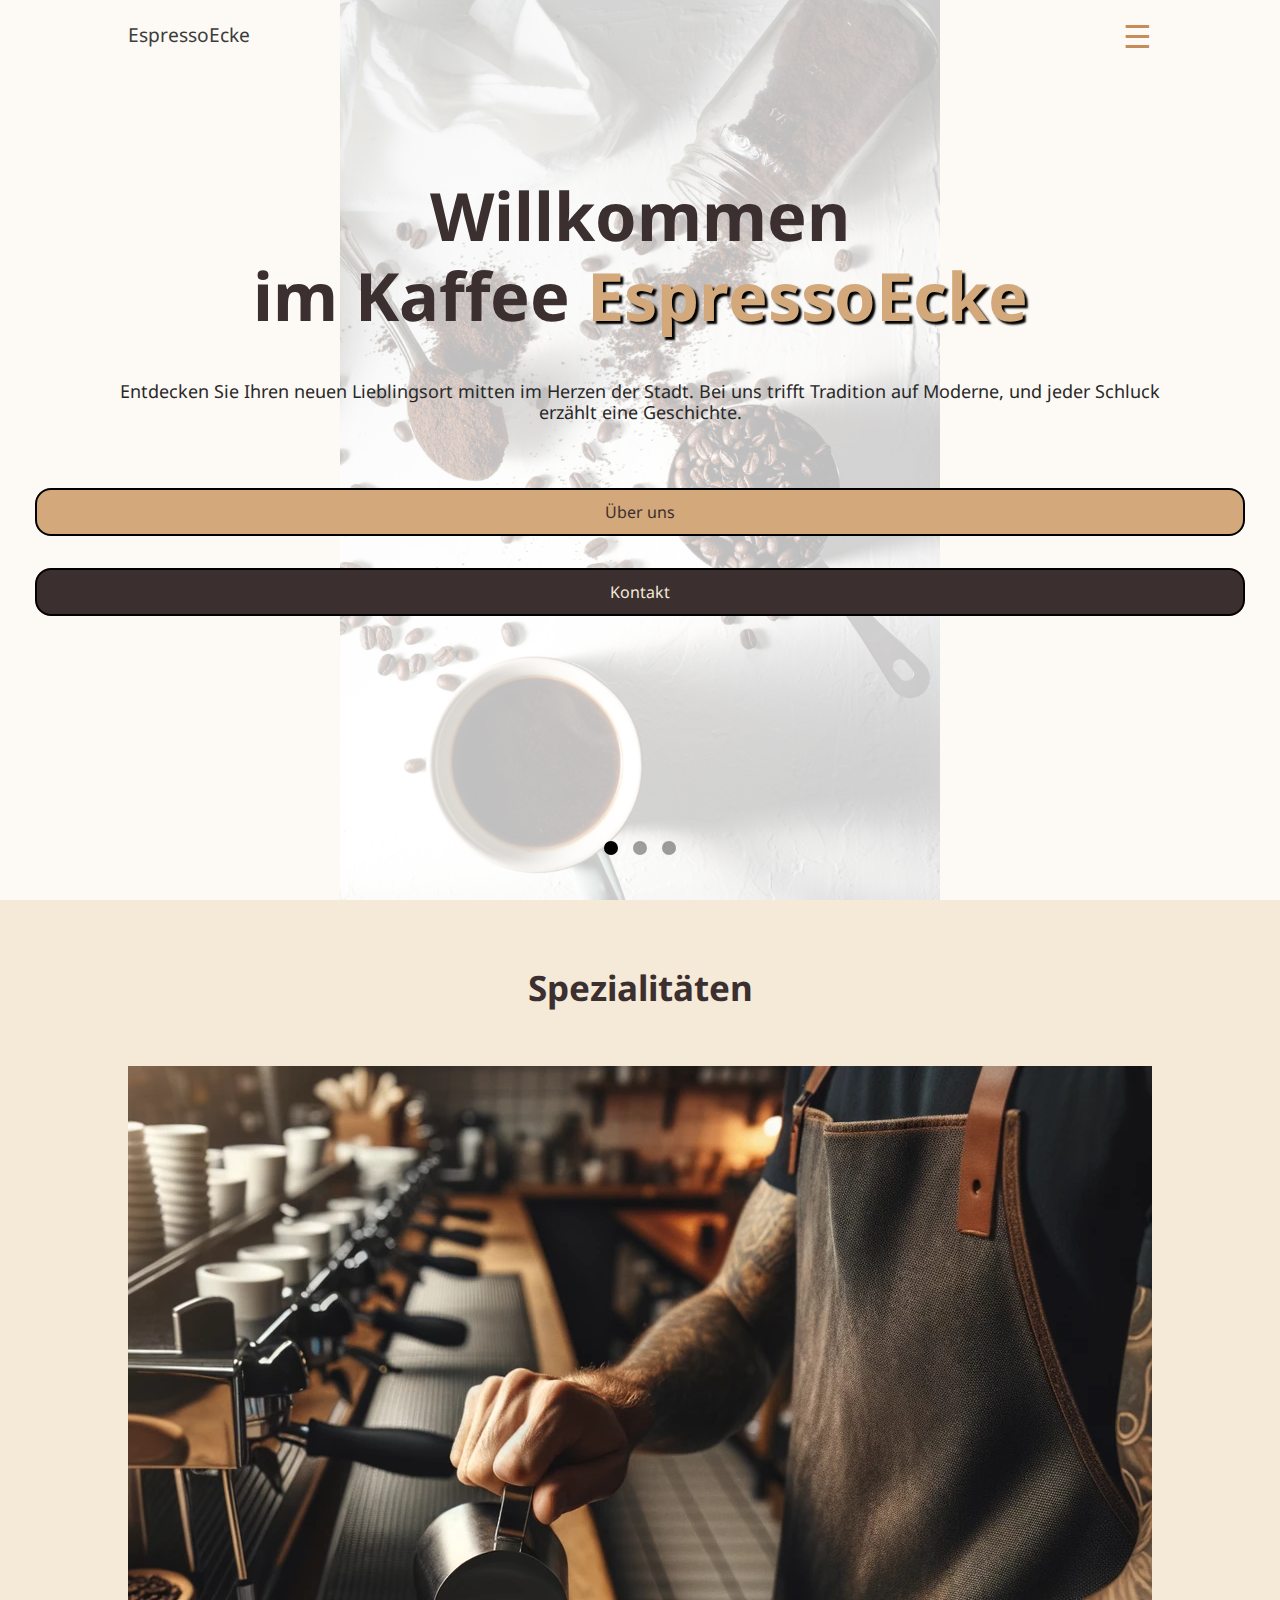
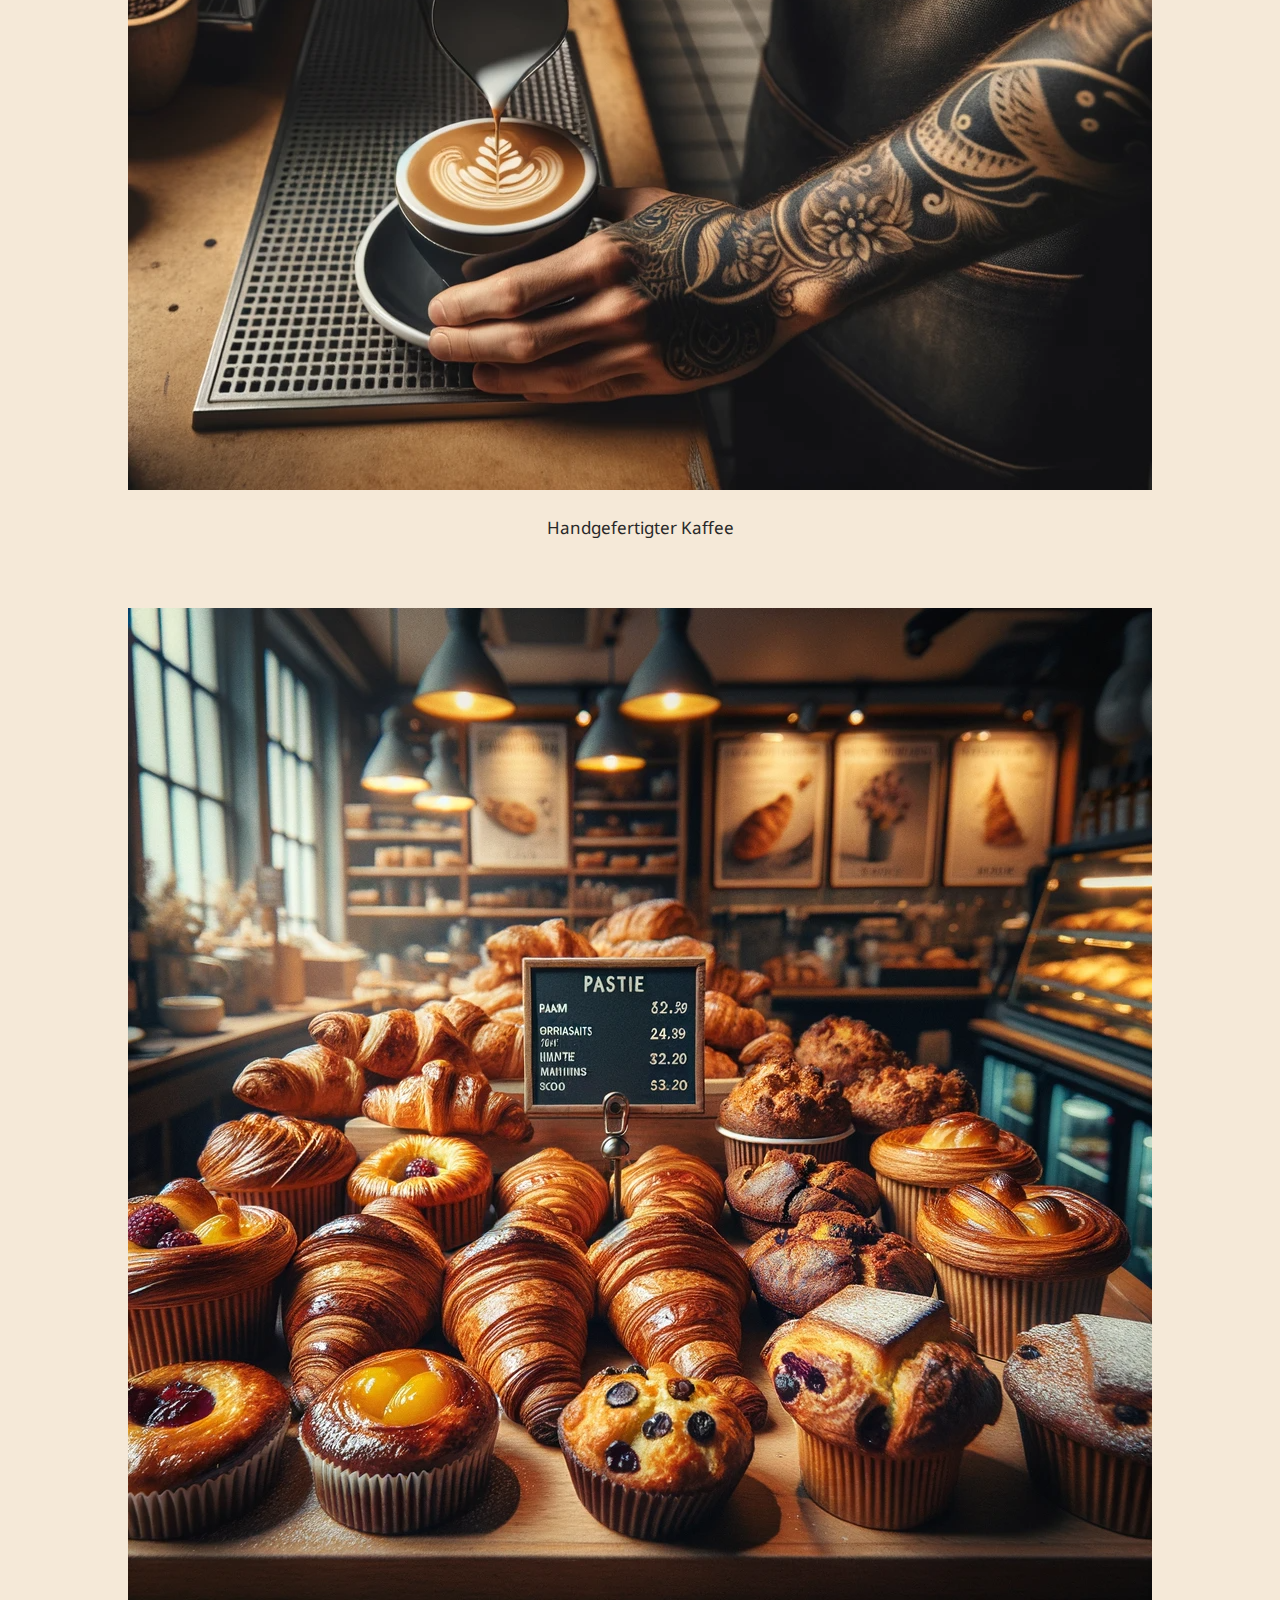
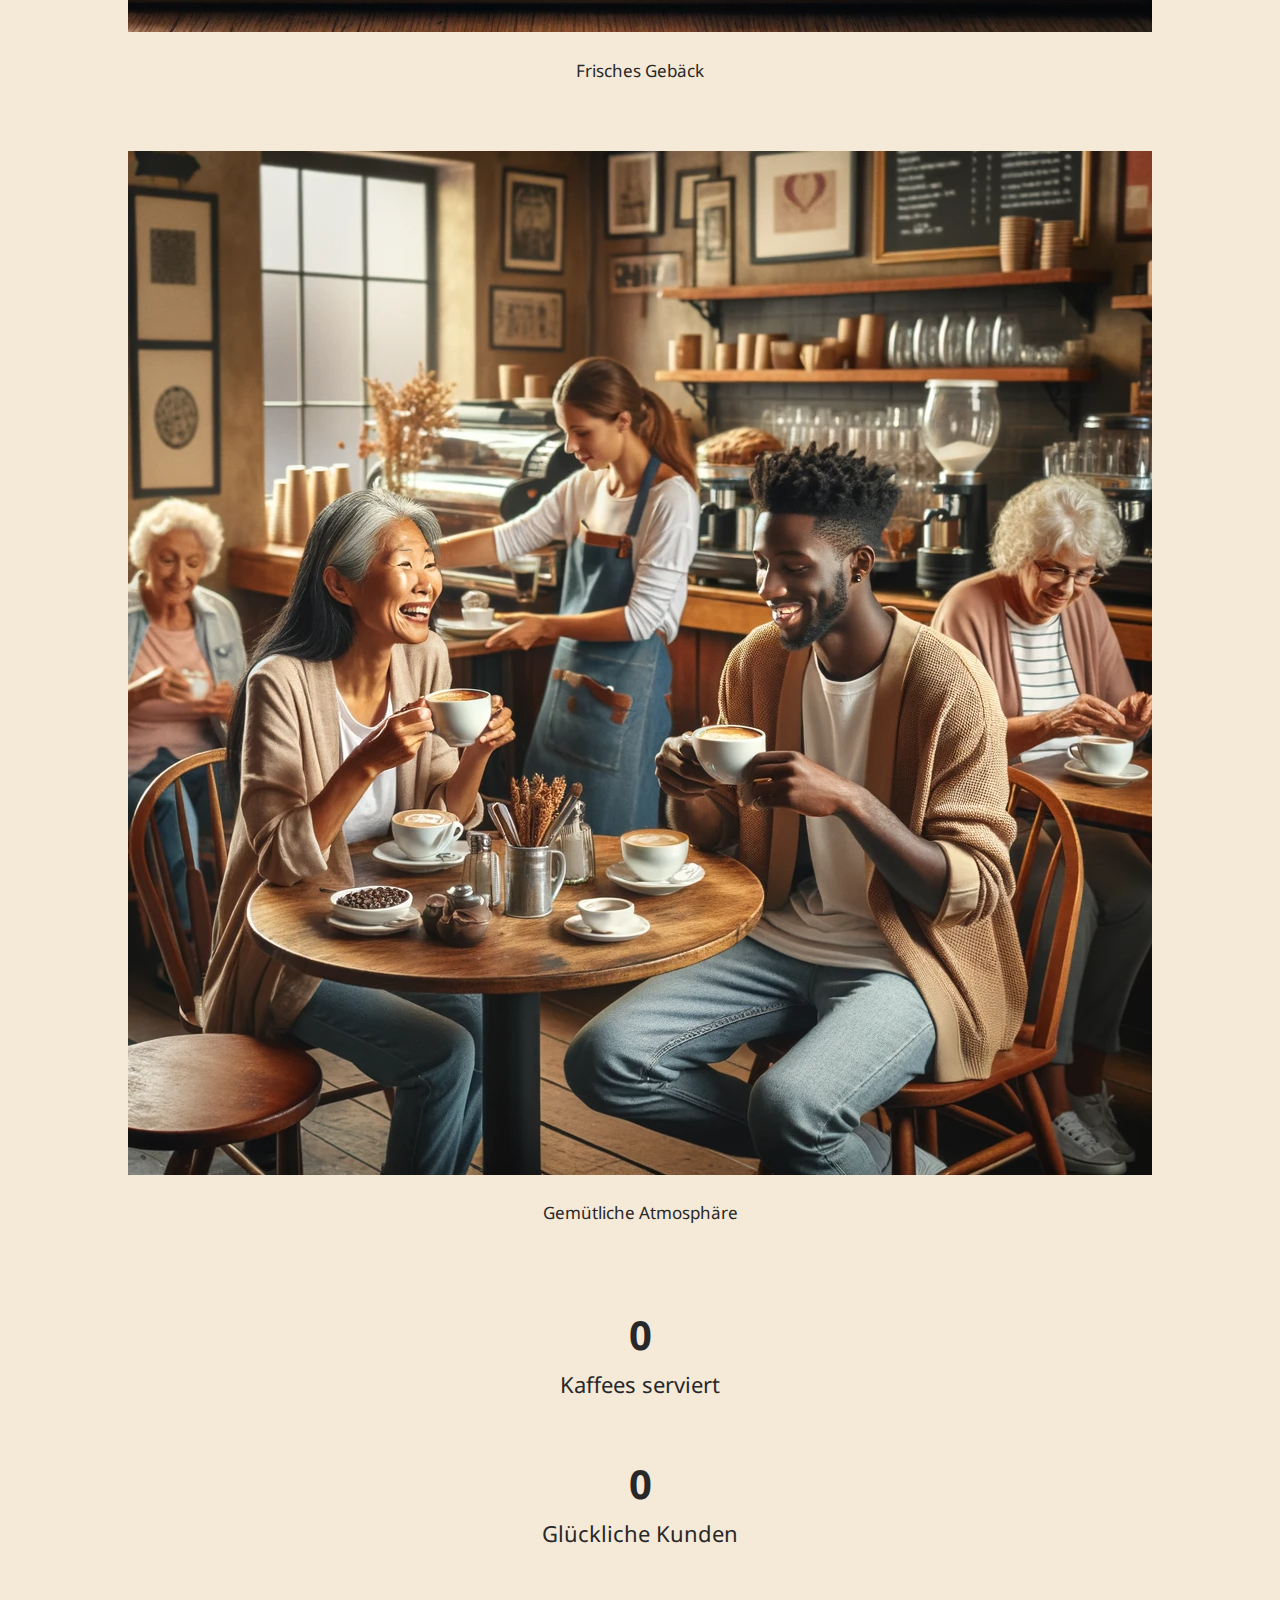
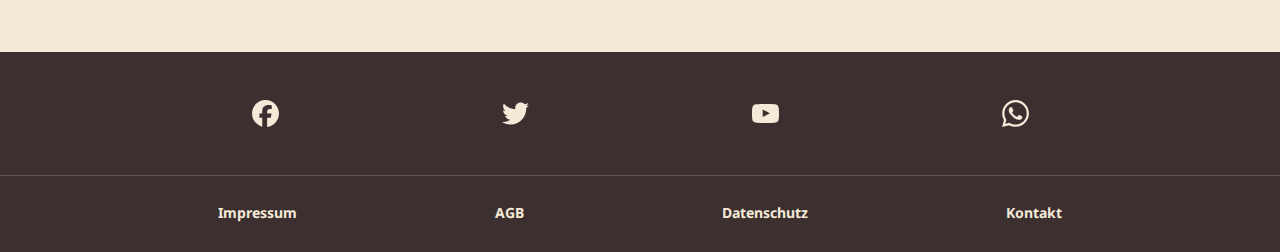
==== index.html @ a0619e60 "Added Gerichte page. Made home page buttons work. And improved responsivness for small mobile phones" ====
<!DOCTYPE html>
<html lang="de">
<head>
    <meta charset="UTF-8">
    <meta http-equiv="X-UA-Compatible">
    <meta name="viewport" content="width=device-width, initial-scale=1.0">
    <title>Your Website Title</title>
    <link rel="stylesheet" href="styles.css">
    <link rel="stylesheet" href="index.css">
    <link rel="preconnect" href="https://fonts.googleapis.com">
    <link rel="preconnect" href="https://fonts.gstatic.com" crossorigin>
    <link href="https://fonts.googleapis.com/css2?family=Noto+Sans:wght@600&display=swap" rel="stylesheet">
</head>
<body>

<section class="header-section">
    <header>
        <a href="index.html">EspressoEcke</a>
        <a class="hamburger" onclick="openNav()">&#9776;</a>
    </header>

    <div id="myNav" class="overlay">
        <a href="javascript:void(0)" class="closebtn" onclick="closeNav()">&times;</a>
        <div class="overlay-content">
            <a href="pages/ueber-uns/ueber-uns.html">Über uns</a>
            <a href="pages/gerichte/gerichte.html">Gerichte</a>
            <a href="pages/newsletter/newsletter.html">Newsletter</a>
            <a href="pages/kontakt/kontakt.html">Kontakt</a>
        </div>
    </div>
</section>

<section class="main-content">
    <article id="slideshoww" class="landing-page">
        <div class="landingpage-main-text">
            <h1>Willkommen <br> im Kaffee <span
                    style="color: #d3a87a; text-shadow: 3px 3px 2px black;">EspressoEcke</span>
            </h1>
            <p>Entdecken Sie Ihren neuen Lieblingsort mitten im Herzen der Stadt. Bei uns trifft Tradition auf
                Moderne,
                und
                jeder Schluck <br> erzählt eine Geschichte.</p>
        </div>
        <button class="btn-ueberuns" onclick="window.location.href='pages/ueber-uns/ueber-uns.html'">Über uns</button>
        <button class="btn-kontakt" onclick="window.location.href='pages/kontakt/kontakt.html'">Kontakt</button>
        <div class="sliderdots">
            <div class="circle" id="circle0"
                 onclick="clearTimeout(timeOutId); currentImageId=0;  changePicture()"></div>
            <div class="circle" id="circle1"
                 onclick="clearTimeout(timeOutId); currentImageId=1;  changePicture()"></div>
            <div class="circle" id="circle2"
                 onclick="clearTimeout(timeOutId); currentImageId=2;  changePicture()"></div>
        </div>
    </article>
    <article class="spezialitaten">
        <h2 style="text-align:center">Spezialitäten</h2>
        <div class="spezialitat">
            <img alt="Unsere coffee" src="images/handmade-coffee.png">
            <p>Handgefertigter Kaffee</p>
        </div>
        <div class="spezialitat">
            <img alt="Unsere pastries" src="images/pastries.png">
            <p>Frisches Gebäck</p>
        </div>
        <div class="spezialitat">
            <img alt="Unsere Atomosphere" src="images/coffee-atmosphere2.png">
            <p>Gemütliche Atmosphäre</p>
        </div>
    </article>
    <article id="counter" class="zahlen number-counter">
        <div>
            <p class="zahl count" data-target="2570">0</p>
            <p>Kaffees serviert</p>
        </div>
        <div>
            <p class="zahl count" data-target="1200">0</p>
            <p>Glückliche Kunden</p>
        </div>
    </article>
</section>


<footer>
    <section class="socialmedia">
        <a href="https://facebook.com" target="_blank" class="facebook sm-icon"></a>
        <a href="https://twitter.com" target="_blank" class="twitter sm-icon"></a>
        <a href="https://youtube.com" target="_blank" class="youtube sm-icon"></a>
        <a href="https://whatsapp.com" target="_blank" class="whatsapp sm-icon"></a>
    </section>
    <section class="bottomfoot">
        <a href="index.html">Impressum</a>
        <a href="index.html">AGB</a>
        <a href="index.html">Datenschutz</a>
        <a href="index.html">Kontakt</a>
    </section>
</footer>

<script>
    //Nav
    function openNav() {
        document.getElementById("myNav").style.left = "0";
    }

    function closeNav() {
        document.getElementById("myNav").style.left = "100%";
    }

    //Slideshow
    var currentImageId = 0;
    var images = [];
    var slideTime = 5000; // 5 seconds
    var timeOutId;


    images[0] = 'images/christina-rumpf-LMzwJDu6hTE-unsplash.jpg';
    images[1] = 'images/empreinte-02O1bXB_fgk-unsplash.jpg';
    images[2] = 'images/nathan-dumlao-wl5lJvJhkRM-unsplash.jpg';

    async function changePicture() {
        const img = new Image();
        img.src = images[currentImageId]
        await img.decode()
            .then(() => {
                document.getElementById("slideshoww").style.backgroundImage = "url(" + img.src + ")";
                document.getElementById("slideshoww").style.backgroundSize = "auto 100%";
                document.getElementById("slideshoww").style.backgroundRepeat = "no-repeat";
                document.getElementById("slideshoww").style.backgroundPosition = "center";
                document.getElementById("slideshoww").style.opacity = "1";

                for (i = 0; i < 3; i++) {
                    document.getElementById(("circle" + i)).style.backgroundColor = "rgba(0,0,0,0.37)";
                }
                document.getElementById(("circle" + currentImageId)).style.backgroundColor = "black";

                if (currentImageId < images.length - 1) {
                    currentImageId++;
                } else {
                    currentImageId = 0;
                }


                timeOutId = setTimeout(changePicture, slideTime);
            }).catch((e) => {
                console.log("Error while im decoding")
                console.log(e)
            })
    }

    window.onload = changePicture;

    //Count up animation
    document.addEventListener('scroll', function () {
        const counter = document.getElementById('counter');
        const counts = counter.querySelectorAll('.count');

        counts.forEach((count) => {
            const target = parseInt(count.getAttribute('data-target'), 10);

            const rect = counter.getBoundingClientRect();
            if (rect.top >= 0 && rect.bottom <= window.innerHeight) {
                // Element is in view
                startCounting(count, target);
            }
        })
    });

    function startCounting(element, target) {
        const current = parseInt(element.innerText, 10);
        const increment = target / 150;

        if (current < target) {
            element.innerText = Math.ceil(current + increment);
            setTimeout(() => startCounting(element, target), 30);
        } else {
            element.innerText = target;
        }
    }

</script>
</body>
</html>
---- styles.css ----
@import url('https://fonts.googleapis.com/css2?family=Noto+Sans:wght@600&display=swap');

header {
    background-color: rgba(0, 0, 0, 0);
    align-content: center;
    text-align: right;
    width: 100%;
    position: absolute;
    margin: 10px 0;
    display: grid;
    grid-template-columns: 8fr 1fr;
    z-index: 10;

}

html {
    overflow-x: hidden;
}

body {
    background-color: #f5e9d8;
}
header > a {
    text-align: left;
    margin-left: 10vw;
    font-size: 1.2em;
    color: #3c3c3c;
    align-self: center;
    text-decoration: none;
}

.hamburger {
    font-size:32px;
    cursor:pointer;
    margin: 0 10vw;
    color: #c58d59;
    align-self: center;

}
.overlay {
    height: 100%;
    width: 100%;
    position: fixed;
    z-index: 100000;
    top: 0;
    left: 100%;
    background-color: rgb(211, 168, 122);
    overflow-x: hidden;
    transition: 0.5s;
}

.overlay-content {
    position: relative;
    top: 25%;
    width: 100%;
    text-align: center;
    margin-top: 30px;
}

.overlay a {
    padding: 8px;
    text-decoration: none;
    font-size: 36px;
    color: #818181;
    display: block;
    transition: 0.3s;
}

.overlay a:hover, .overlay a:focus {
    color: #f1f1f1;
}

.overlay .closebtn {
    position: absolute;
    right: 10vw;
    font-size: 53px;
    padding: 0;
}



body {
    font-family: 'Noto Sans', sans-serif;
    line-height: 1.6;
    margin: 0;
    padding: 0;
}

footer {
    background-color: #3b2f2f;
    height: 200px;
    display: flex;
    flex-direction: column;
    margin-top: 100px;
}

.socialmedia {
    display: flex;
    padding: 0 30px;
    justify-content: space-evenly;
    flex-basis: auto;
    height: 130px;
    align-items: center;
    border-bottom: rgba(189, 189, 189, 0.29) 1px solid;
}

.sm-icon {
    height: 30px;
    width: 30px;
    background-size: 90% 90%;
    background-position: center;
    background-repeat: no-repeat;
}

.facebook {
    background-image: url("images/facebook-app-round-white-icon.svg");

}
.twitter {
    background-image: url("images/twitter-icon.svg");
}
.youtube {
    background-image: url("images/youtube-icon.svg");
}
.whatsapp {
    background-image: url("images/whatsapp-icon.svg");
}

.bottomfoot {
    height: 80px;
    display: flex;
    text-align: center;
    justify-content: space-evenly;
    place-items: center;
    font-weight: bolder;
    font-size: 14px;
    padding: 0 30px;

    gap: 10px;
}

.bottomfoot > a {
    justify-content: center;
    text-align: center;
    margin: 0;
    place-self: center;
    text-decoration: none;
    color: #F5E9D8;
}

.bottomfoot > a:hover {
    filter: brightness(85%);
}

.main-content h2 {
    text-align: center;
    font-size: 35px;
    margin: 0;
}

p {
    color: #282828;
}

h1, h2 {
    color: #3b2f2f;
}
---- index.css ----
@import url('https://fonts.googleapis.com/css2?family=Noto+Sans:wght@600;700&display=swap');

.landing-page {
    text-align: center;
    display: flex;
    flex-direction: column;
    justify-content: space-evenly;
    padding: 100px 35px 0 35px;
    box-sizing: border-box;
    box-shadow: inset 0 0 0 1000px rgba(255, 255, 255, 0.75);
}

.landingpage .landingpage-main-text, .landingpage button {
    z-index: 1000;
    position: relative;
    pointer-events: auto;
}

.landingpage-main-text {
    line-height: 1.2;
    color: #232323;
    font-size: 25pt;
}

@media (max-width: 350px) {
    .landingpage-main-text {
        font-size: 23pt !important;
    }

    .landingpage-main-text > p {
        font-size: 15px !important;
    }

    .landing-page {
        padding: 50px 30px 0 30px;
    }

    .btn-ueberuns {
        height: 36px !important;
        font-size: 13px !important;
    }

    .btn-kontakt {
        height: 36px !important;
        font-size: 13px !important;
    }
}

.landingpage-main-text > p {
    font-family: 'Noto Sans', sans-serif;
    font-size: 18px;
    color: #282828;
    padding-bottom: 15px;
}

.btn-ueberuns {
    border: black solid 2px;
    height: 48px;
    background-color: #d3a87a;
    color: #3b2f2f;
    font-family: 'Noto Sans', sans-serif;
    font-size: 16px;
    border-radius: 16px;
}

.btn-ueberuns:hover {
    filter: brightness(82%);
}

.btn-kontakt:hover {
    filter: brightness(82%);
}

.btn-kontakt {
    border: black solid 2px;
    height: 48px;
    background-color: #3b2f2f;
    color: #F5E9D8;
    font-family: 'Noto Sans', sans-serif;
    font-size: 16px;
    border-radius: 16px;
}

/* Slideshow */
.landing-page {
    overflow: hidden;
    width: 100vw;
    height: 100vh;
    min-height: 550px;
    position: relative;
    /*z-index: -1;*/
}

.landingpage h1 {
    font-family: 'Noto Sans', sans-serif !important;
}

/*Sldier Dots*/
.circle {
    width: 10px;
    height: 10px;
    border-radius: 50%;
    background-color: rgba(0, 0, 0, 0.37);
    border: rgba(59, 47, 47, 0) 2px solid;
}

.circle:hover {
    border: #3b2f2f 2px solid;
    transform: scale(110%);
}

.sliderdots {
    display: flex;
    justify-content: center;
    height: 50px;
    align-content: center;
    align-items: end;
    flex-grow: 0.5;
    gap: 15px;
    padding-bottom: 14px;
}

#slideshoww {
    transition: all 0.7s ease;
    opacity: 0;
}

.main-content {
    display: flex;
    flex-direction: column;
    gap: 60px;
}

.spezialitaten {
    display: flex;
    flex-direction: column;
    align-items: center;
    text-align: center;
    gap: 50px;
    font-size: 17px;
    color: #232323;
    padding: 0 60px;
}

.spezialitaten img {
    object-fit: cover;
    object-position: center;
    width: 100%;
}


.zahlen {
    text-align: center;
    display: flex;
    flex-direction: column;
    gap: 50px;
    color: #232323;
}

.zahlen p {
    padding: 0;
    margin: 0;
    font-size: 22px;
}

.zahlen .zahl {
    font-size: 40px;
    font-weight: bolder;
}

.number-counter {
    font-size: 2em;
    text-align: center;
}

.count {
    font-weight: bold;
}
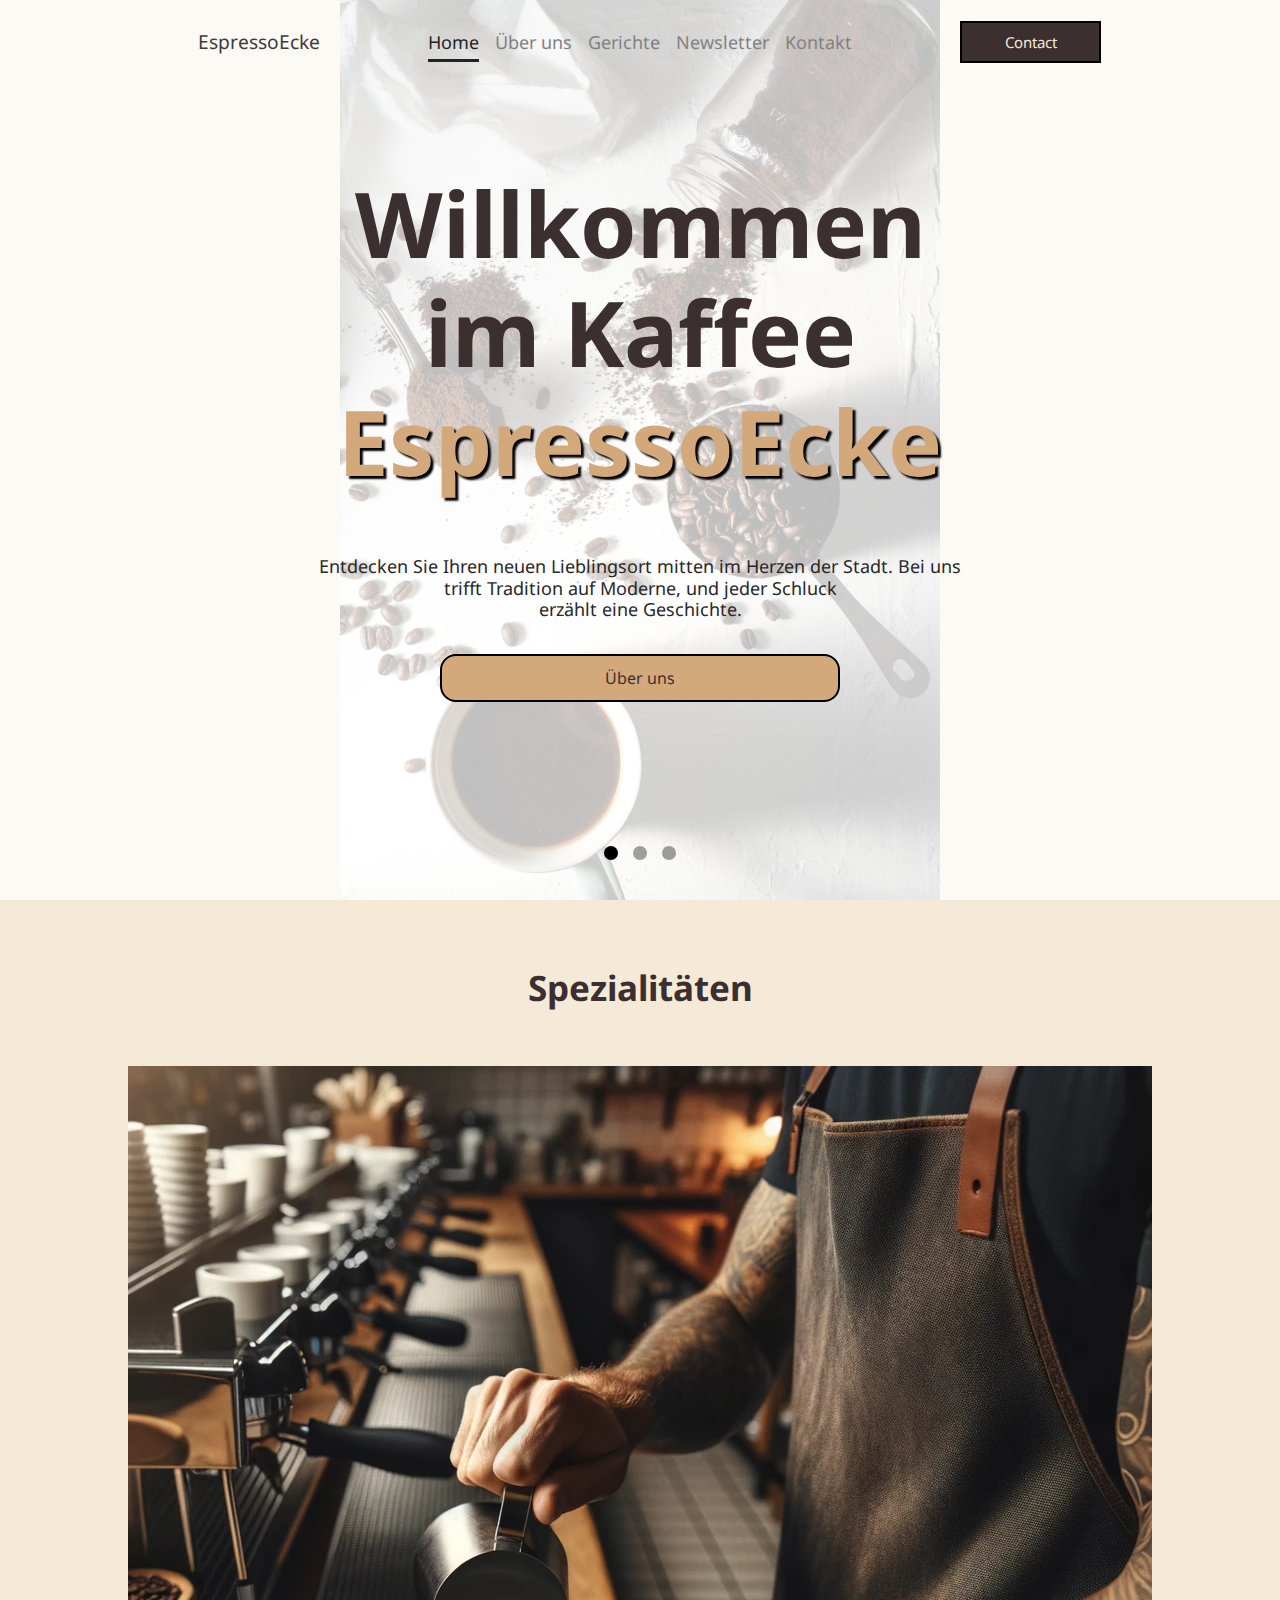
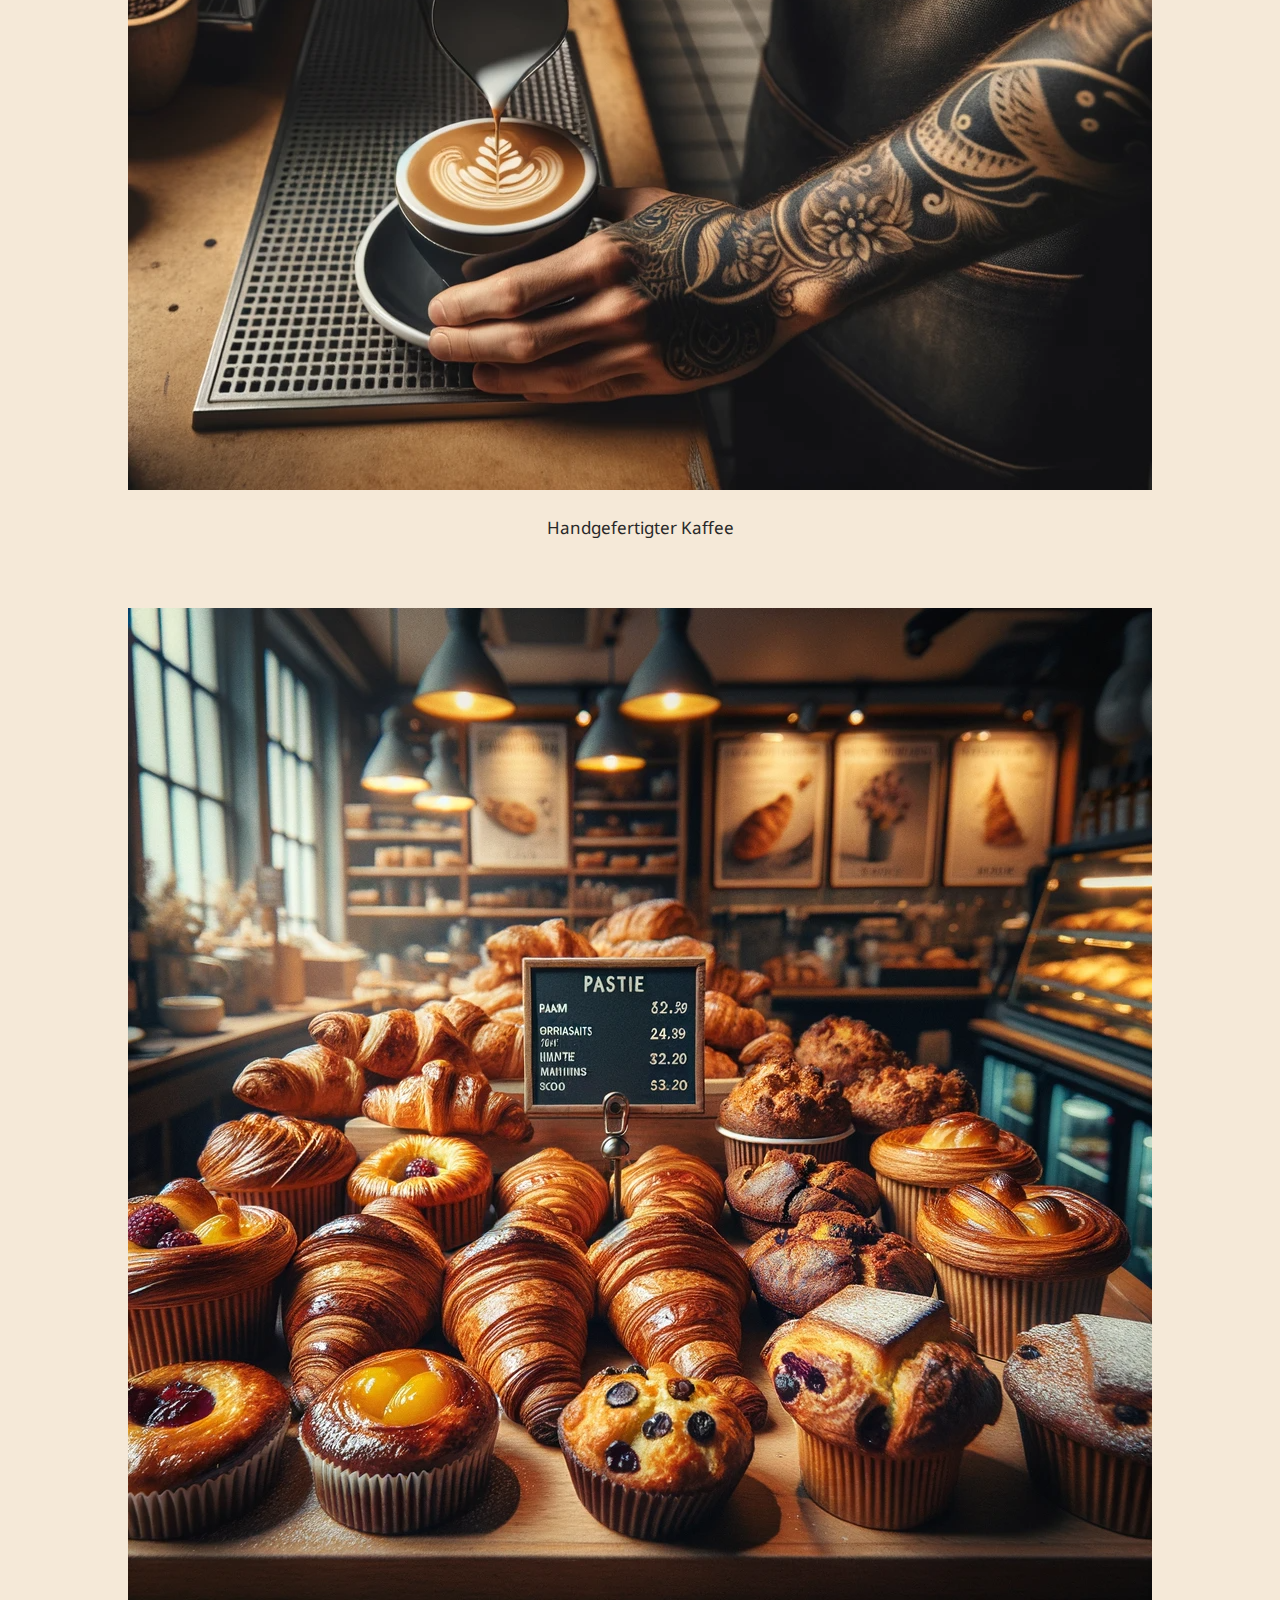
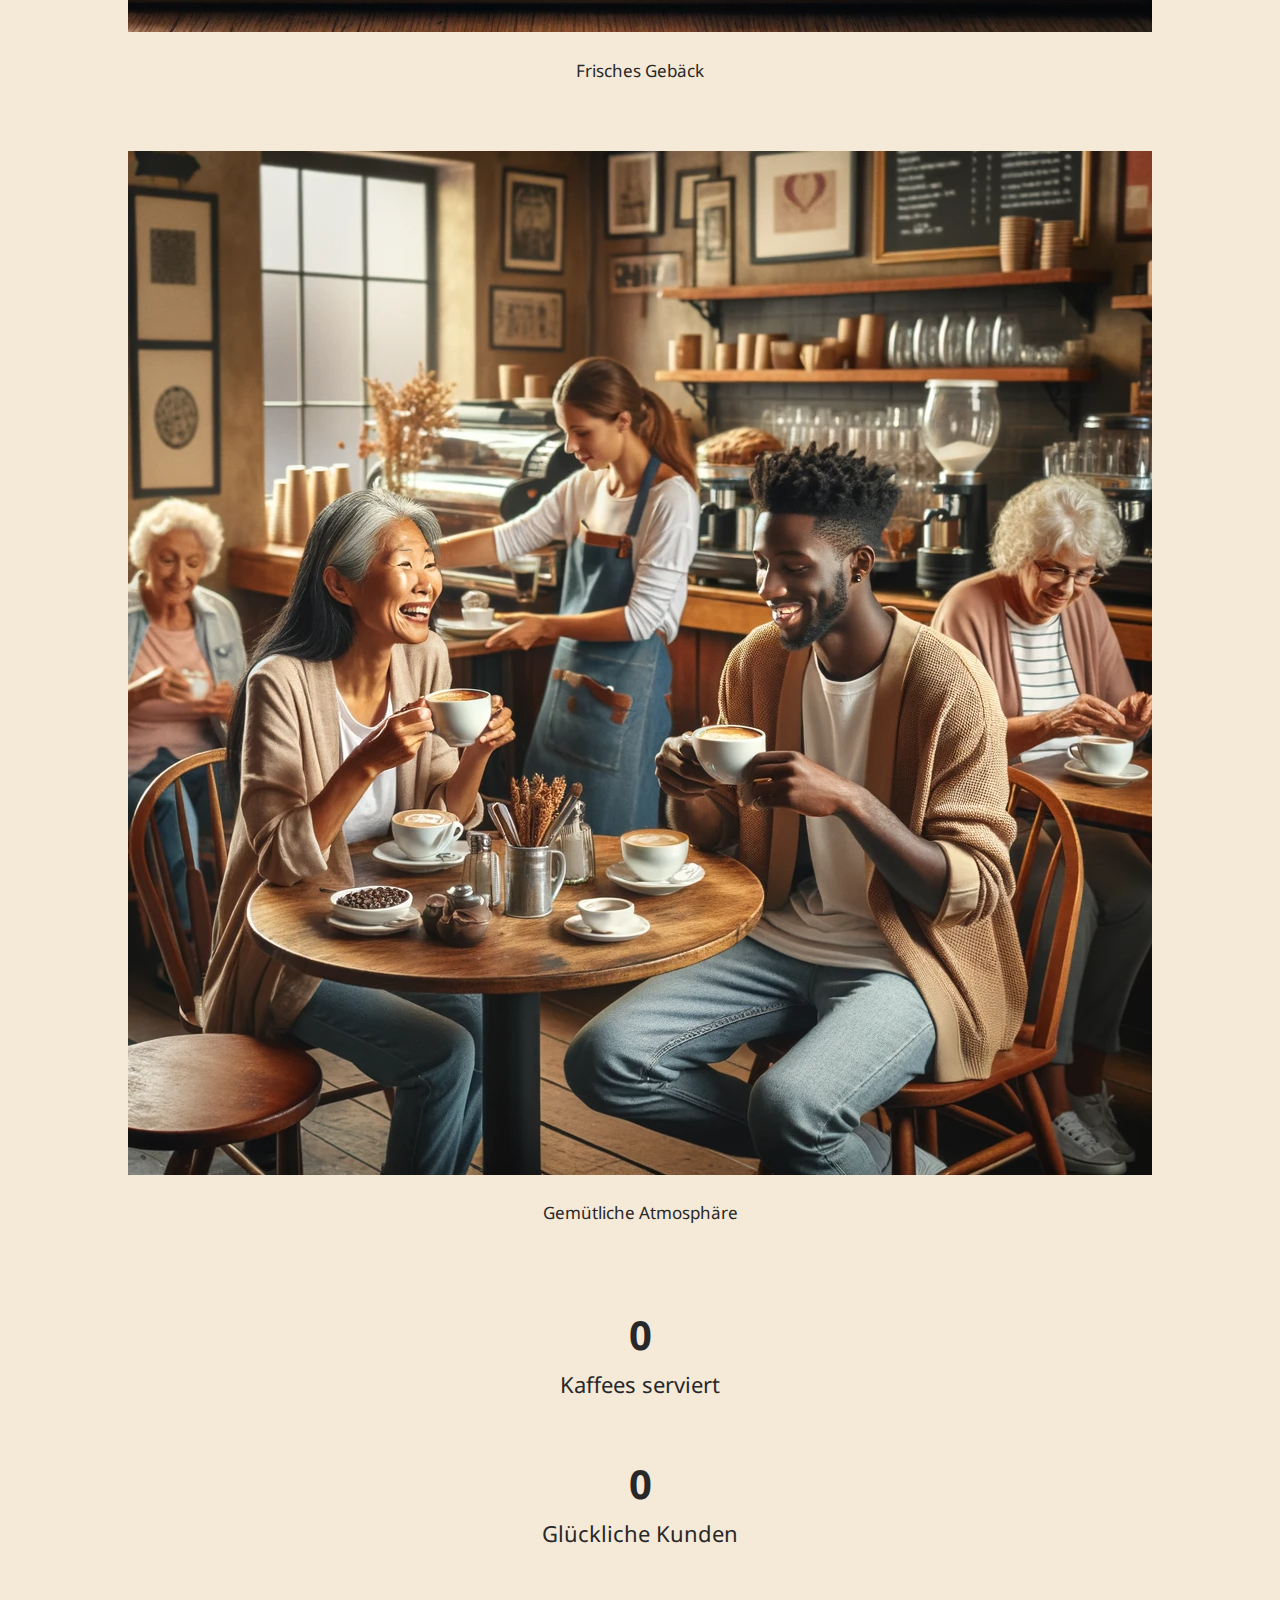
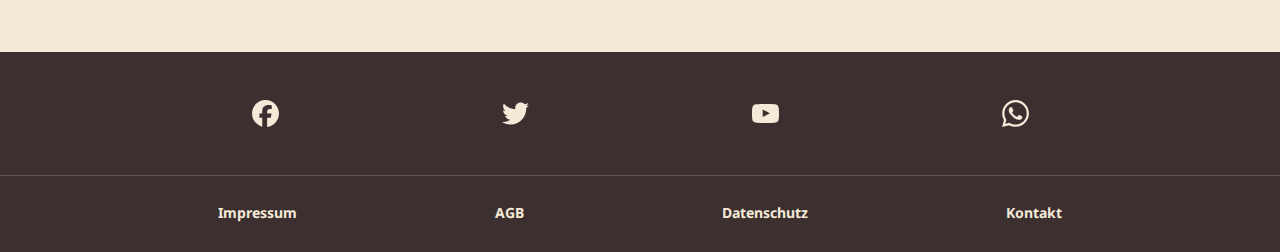
==== commit 42458add: "improved responsivness" ====
--- a/index.html
+++ b/index.html
@@ -22,18 +22,20 @@
     <div id="myNav" class="overlay">
         <a href="javascript:void(0)" class="closebtn" onclick="closeNav()">&times;</a>
         <div class="overlay-content">
+            <a href="index.html" style="color: #232323; text-decoration: #232323 solid underline 3px; text-underline-offset: 10px">Home</a>
             <a href="pages/ueber-uns/ueber-uns.html">Über uns</a>
             <a href="pages/gerichte/gerichte.html">Gerichte</a>
             <a href="pages/newsletter/newsletter.html">Newsletter</a>
             <a href="pages/kontakt/kontakt.html">Kontakt</a>
         </div>
     </div>
+    <button class="btn-kontakt">Contact</button>
 </section>
 
 <section class="main-content">
     <article id="slideshoww" class="landing-page">
         <div class="landingpage-main-text">
-            <h1>Willkommen <br> im Kaffee <span
+            <h1>Willkommen <br> im Kaffee <br> <span
                     style="color: #d3a87a; text-shadow: 3px 3px 2px black;">EspressoEcke</span>
             </h1>
             <p>Entdecken Sie Ihren neuen Lieblingsort mitten im Herzen der Stadt. Bei uns trifft Tradition auf
--- a/styles.css
+++ b/styles.css
@@ -6,11 +6,76 @@
     text-align: right;
     width: 100%;
     position: absolute;
-    margin: 10px 0;
+    margin: 2vh 0;
     display: grid;
     grid-template-columns: 8fr 1fr;
     z-index: 10;
-
+}
+
+@media (min-width: 1050px) {
+    .hamburger {
+        display: none;
+    }
+    .overlay {
+    }
+    .overlay-content {
+        display: flex;
+        top: 0 !important;
+        margin: 0 !important;
+        justify-content: center;
+    }
+    .overlay-content > a {
+        font-size: 18px !important;
+        height: 100%;
+    }
+    #myNav {
+        left: 0;
+        background-color: rgba(0,0,0,0);
+        position: static;
+        height: 100%;
+        display: flex;
+        justify-content: center;
+        align-items: center;
+    }
+    .closebtn {
+        display: none !important;
+    }
+    .header-section {
+        display: grid;
+        grid-template-columns: 1fr 2fr 1fr;
+        position: absolute;
+        width: 100%;
+        padding: 20px 0;
+    }
+    header {
+        margin: 0;
+        position: static;
+        background-color: rgba(0,0,0,0);
+        display: flex;
+        justify-content: flex-end;
+    }
+    .landing-page .btn-kontakt {
+        display: none;
+    }
+    .btn-kontakt {
+        border-radius: 0 !important;
+        box-sizing: content-box;
+        position: relative;
+        z-index: 1;
+        width: 125px !important;
+        height: 36px !important;
+        font-size: 15px !important;
+    }
+    .landingpage-main-text {
+        font-size: 34pt !important;
+    }
+    .landingpage-main-text > h1 > br:first-of-type {
+        display: none;
+    }
+
+    .landing-page {
+        padding: 0 300px !important;
+    }
 }
 
 html {
@@ -68,6 +133,7 @@
 
 .overlay a:hover, .overlay a:focus {
     color: #f1f1f1;
+    filter: brightness(15%);
 }
 
 .overlay .closebtn {
--- a/index.css
+++ b/index.css
@@ -46,6 +46,18 @@
     }
 }
 
+@media (min-width: 1050px) {
+    .landing-page {
+    }
+    .sliderdots {
+        padding-bottom: 40px !important;
+    }
+    .landing-page {
+        justify-content: end;
+    }
+}
+
+
 .landingpage-main-text > p {
     font-family: 'Noto Sans', sans-serif;
     font-size: 18px;
@@ -61,6 +73,9 @@
     font-family: 'Noto Sans', sans-serif;
     font-size: 16px;
     border-radius: 16px;
+    max-width: 400px;
+    width: 100%;
+    align-self: center;
 }
 
 .btn-ueberuns:hover {
@@ -79,6 +94,9 @@
     font-family: 'Noto Sans', sans-serif;
     font-size: 16px;
     border-radius: 16px;
+    max-width: 400px;
+    width: 100%;
+    align-self: center;
 }
 
 /* Slideshow */
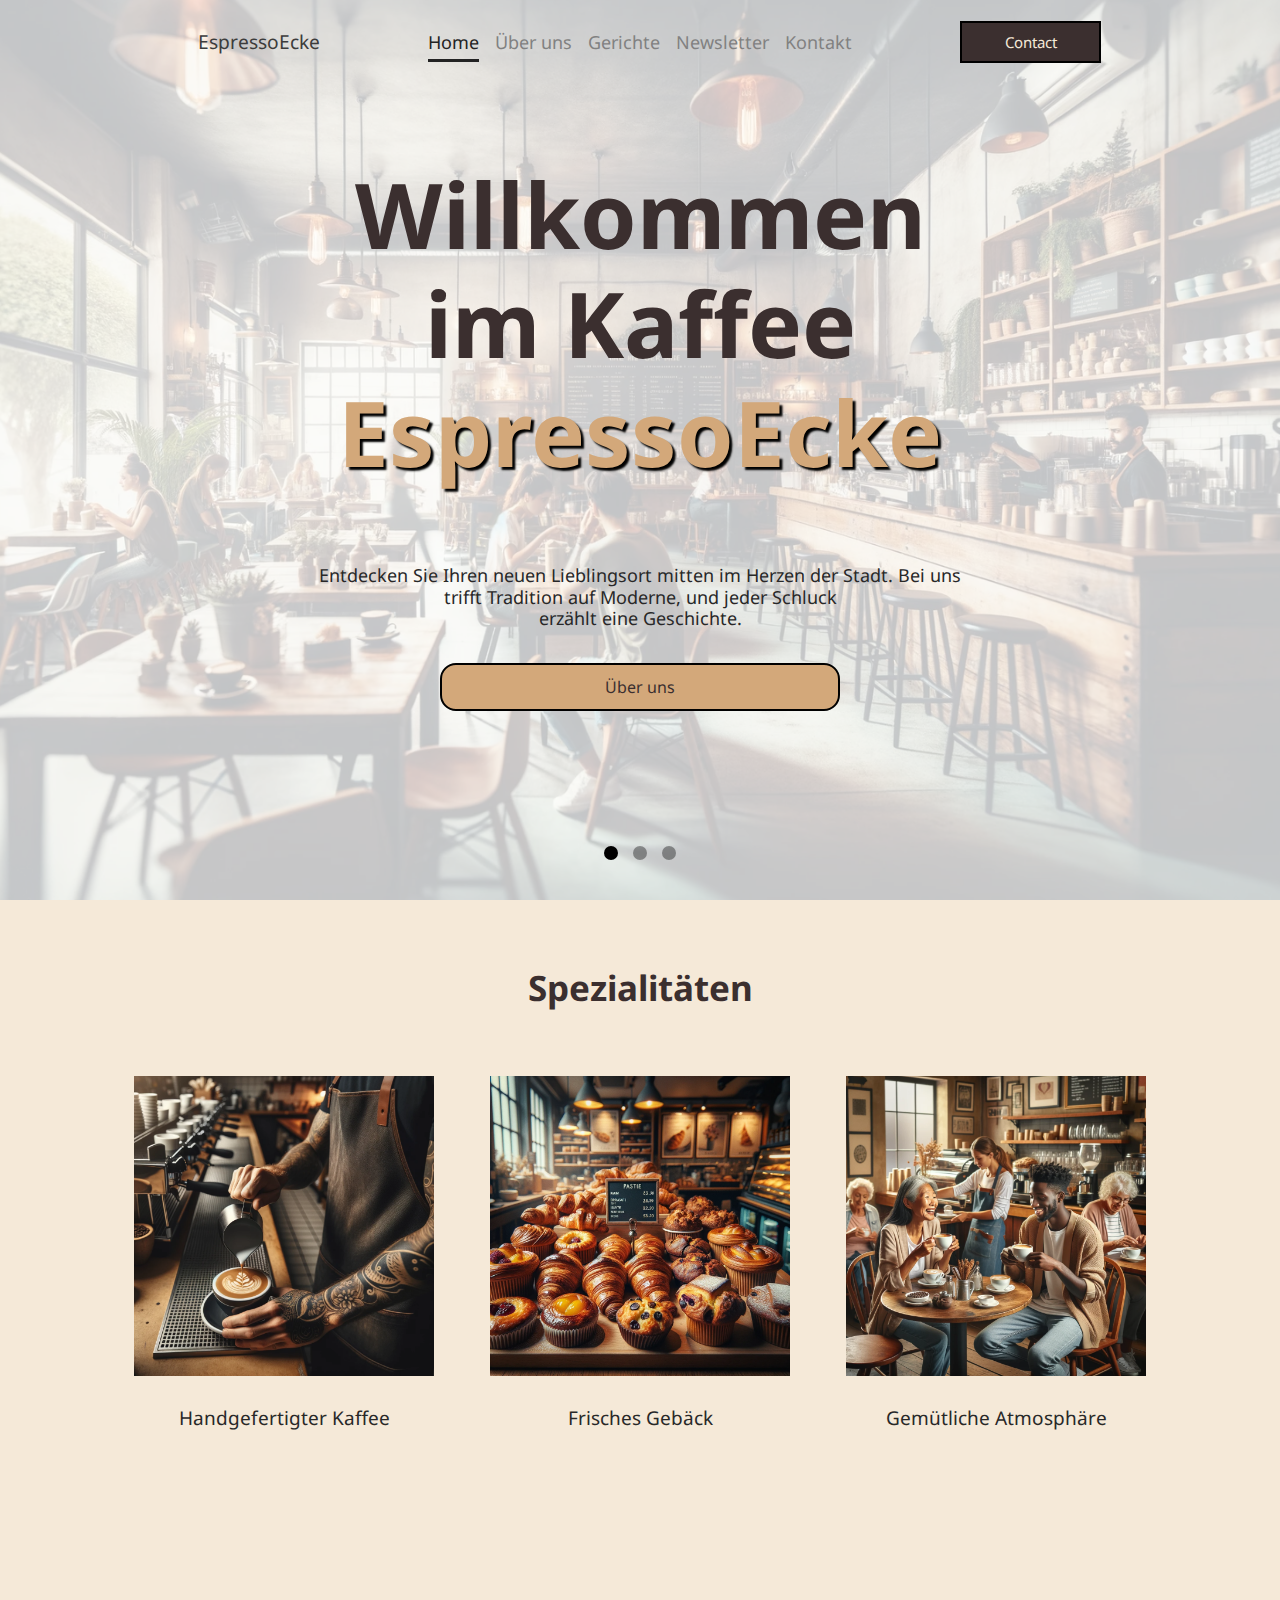
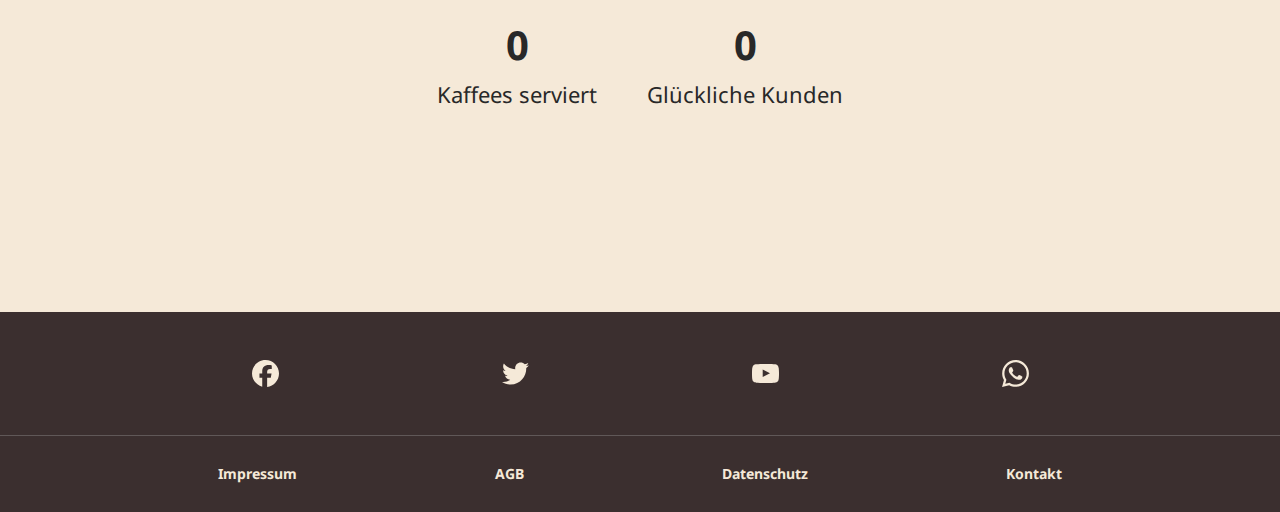
==== commit 8d2c6e5f: "Made home page responsive" ====
--- a/index.html
+++ b/index.html
@@ -1,183 +1,255 @@
 <!DOCTYPE html>
 <html lang="de">
-<head>
-    <meta charset="UTF-8">
-    <meta http-equiv="X-UA-Compatible">
-    <meta name="viewport" content="width=device-width, initial-scale=1.0">
+  <head>
+    <meta charset="UTF-8" />
+    <meta http-equiv="X-UA-Compatible" />
+    <meta name="viewport" content="width=device-width, initial-scale=1.0" />
     <title>Your Website Title</title>
-    <link rel="stylesheet" href="styles.css">
-    <link rel="stylesheet" href="index.css">
-    <link rel="preconnect" href="https://fonts.googleapis.com">
-    <link rel="preconnect" href="https://fonts.gstatic.com" crossorigin>
-    <link href="https://fonts.googleapis.com/css2?family=Noto+Sans:wght@600&display=swap" rel="stylesheet">
-</head>
-<body>
-
-<section class="header-section">
-    <header>
+    <link rel="stylesheet" href="styles.css" />
+    <link rel="stylesheet" href="index.css" />
+    <link rel="preconnect" href="https://fonts.googleapis.com" />
+    <link rel="preconnect" href="https://fonts.gstatic.com" crossorigin />
+    <link
+      href="https://fonts.googleapis.com/css2?family=Noto+Sans:wght@600&display=swap"
+      rel="stylesheet"
+    />
+  </head>
+  <body>
+    <section class="header-section">
+      <header>
         <a href="index.html">EspressoEcke</a>
         <a class="hamburger" onclick="openNav()">&#9776;</a>
-    </header>
-
-    <div id="myNav" class="overlay">
-        <a href="javascript:void(0)" class="closebtn" onclick="closeNav()">&times;</a>
+      </header>
+
+      <div id="myNav" class="overlay">
+        <a href="javascript:void(0)" class="closebtn" onclick="closeNav()"
+          >&times;</a
+        >
         <div class="overlay-content">
-            <a href="index.html" style="color: #232323; text-decoration: #232323 solid underline 3px; text-underline-offset: 10px">Home</a>
-            <a href="pages/ueber-uns/ueber-uns.html">Über uns</a>
-            <a href="pages/gerichte/gerichte.html">Gerichte</a>
-            <a href="pages/newsletter/newsletter.html">Newsletter</a>
-            <a href="pages/kontakt/kontakt.html">Kontakt</a>
-        </div>
-    </div>
-    <button class="btn-kontakt">Contact</button>
-</section>
-
-<section class="main-content">
-    <article id="slideshoww" class="landing-page">
+          <a
+            href="index.html"
+            style="
+              color: #232323;
+              text-decoration: #232323 solid underline 3px;
+              text-underline-offset: 10px;
+            "
+            >Home</a
+          >
+          <a href="pages/ueber-uns/ueber-uns.html">Über uns</a>
+          <a href="pages/gerichte/gerichte.html">Gerichte</a>
+          <a href="pages/newsletter/newsletter.html">Newsletter</a>
+          <a href="pages/kontakt/kontakt.html">Kontakt</a>
+        </div>
+      </div>
+      <button class="btn-kontakt">Contact</button>
+    </section>
+
+    <section class="main-content">
+      <article id="slideshoww" class="landing-page">
         <div class="landingpage-main-text">
-            <h1>Willkommen <br> im Kaffee <br> <span
-                    style="color: #d3a87a; text-shadow: 3px 3px 2px black;">EspressoEcke</span>
-            </h1>
-            <p>Entdecken Sie Ihren neuen Lieblingsort mitten im Herzen der Stadt. Bei uns trifft Tradition auf
-                Moderne,
-                und
-                jeder Schluck <br> erzählt eine Geschichte.</p>
-        </div>
-        <button class="btn-ueberuns" onclick="window.location.href='pages/ueber-uns/ueber-uns.html'">Über uns</button>
-        <button class="btn-kontakt" onclick="window.location.href='pages/kontakt/kontakt.html'">Kontakt</button>
+          <h1>
+            Willkommen <br />
+            im Kaffee <br />
+            <span style="color: #d3a87a; text-shadow: 3px 3px 2px black"
+              >EspressoEcke</span
+            >
+          </h1>
+          <p>
+            Entdecken Sie Ihren neuen Lieblingsort mitten im Herzen der Stadt.
+            Bei uns trifft Tradition auf Moderne, und jeder Schluck <br />
+            erzählt eine Geschichte.
+          </p>
+        </div>
+        <button
+          class="btn-ueberuns"
+          onclick="window.location.href='pages/ueber-uns/ueber-uns.html'"
+        >
+          Über uns
+        </button>
+        <button
+          class="btn-kontakt"
+          onclick="window.location.href='pages/kontakt/kontakt.html'"
+        >
+          Kontakt
+        </button>
         <div class="sliderdots">
-            <div class="circle" id="circle0"
-                 onclick="clearTimeout(timeOutId); currentImageId=0;  changePicture()"></div>
-            <div class="circle" id="circle1"
-                 onclick="clearTimeout(timeOutId); currentImageId=1;  changePicture()"></div>
-            <div class="circle" id="circle2"
-                 onclick="clearTimeout(timeOutId); currentImageId=2;  changePicture()"></div>
-        </div>
-    </article>
-    <article class="spezialitaten">
-        <h2 style="text-align:center">Spezialitäten</h2>
+          <div
+            class="circle"
+            id="circle0"
+            onclick="clearTimeout(timeOutId); currentImageId=0;  changePicture()"
+          ></div>
+          <div
+            class="circle"
+            id="circle1"
+            onclick="clearTimeout(timeOutId); currentImageId=1;  changePicture()"
+          ></div>
+          <div
+            class="circle"
+            id="circle2"
+            onclick="clearTimeout(timeOutId); currentImageId=2;  changePicture()"
+          ></div>
+        </div>
+      </article>
+      <h2 style="text-align: center">Spezialitäten</h2>
+      <article class="spezialitaten">
         <div class="spezialitat">
-            <img alt="Unsere coffee" src="images/handmade-coffee.png">
-            <p>Handgefertigter Kaffee</p>
+          <img alt="Unsere coffee" src="images/handmade-coffee.png" />
+          <p>Handgefertigter Kaffee</p>
         </div>
         <div class="spezialitat">
-            <img alt="Unsere pastries" src="images/pastries.png">
-            <p>Frisches Gebäck</p>
+          <img alt="Unsere pastries" src="images/pastries.png" />
+          <p>Frisches Gebäck</p>
         </div>
         <div class="spezialitat">
-            <img alt="Unsere Atomosphere" src="images/coffee-atmosphere2.png">
-            <p>Gemütliche Atmosphäre</p>
-        </div>
-    </article>
-    <article id="counter" class="zahlen number-counter">
+          <img alt="Unsere Atomosphere" src="images/coffee-atmosphere2.png" />
+          <p>Gemütliche Atmosphäre</p>
+        </div>
+      </article>
+      <article id="counter" class="zahlen number-counter">
         <div>
-            <p class="zahl count" data-target="2570">0</p>
-            <p>Kaffees serviert</p>
+          <p class="zahl count" data-target="2570">0</p>
+          <p>Kaffees serviert</p>
         </div>
         <div>
-            <p class="zahl count" data-target="1200">0</p>
-            <p>Glückliche Kunden</p>
-        </div>
-    </article>
-</section>
-
-
-<footer>
-    <section class="socialmedia">
-        <a href="https://facebook.com" target="_blank" class="facebook sm-icon"></a>
-        <a href="https://twitter.com" target="_blank" class="twitter sm-icon"></a>
-        <a href="https://youtube.com" target="_blank" class="youtube sm-icon"></a>
-        <a href="https://whatsapp.com" target="_blank" class="whatsapp sm-icon"></a>
+          <p class="zahl count" data-target="1200">0</p>
+          <p>Glückliche Kunden</p>
+        </div>
+      </article>
     </section>
-    <section class="bottomfoot">
+
+    <footer>
+      <section class="socialmedia">
+        <a
+          href="https://facebook.com"
+          target="_blank"
+          class="facebook sm-icon"
+        ></a>
+        <a
+          href="https://twitter.com"
+          target="_blank"
+          class="twitter sm-icon"
+        ></a>
+        <a
+          href="https://youtube.com"
+          target="_blank"
+          class="youtube sm-icon"
+        ></a>
+        <a
+          href="https://whatsapp.com"
+          target="_blank"
+          class="whatsapp sm-icon"
+        ></a>
+      </section>
+      <section class="bottomfoot">
         <a href="index.html">Impressum</a>
         <a href="index.html">AGB</a>
         <a href="index.html">Datenschutz</a>
         <a href="index.html">Kontakt</a>
-    </section>
-</footer>
-
-<script>
-    //Nav
-    function openNav() {
+      </section>
+    </footer>
+
+    <script>
+      //Nav
+      function openNav() {
         document.getElementById("myNav").style.left = "0";
-    }
-
-    function closeNav() {
+      }
+
+      function closeNav() {
         document.getElementById("myNav").style.left = "100%";
-    }
-
-    //Slideshow
-    var currentImageId = 0;
-    var images = [];
-    var slideTime = 5000; // 5 seconds
-    var timeOutId;
-
-
-    images[0] = 'images/christina-rumpf-LMzwJDu6hTE-unsplash.jpg';
-    images[1] = 'images/empreinte-02O1bXB_fgk-unsplash.jpg';
-    images[2] = 'images/nathan-dumlao-wl5lJvJhkRM-unsplash.jpg';
-
-    async function changePicture() {
+      }
+
+      //Slideshow
+      var currentImageId = 0;
+      var images = [];
+      var slideTime = 5000; // 5 seconds
+      var timeOutId;
+      var lastScreenWidth = 0;
+
+      window.addEventListener("resize", function (event) {
+        if (lastScreenWidth < 1050 && screen.width >= 1050) {
+          clearTimeout(timeOutId);
+          currentImageId = 0;
+          changePicture();
+        }
+        lastScreenWidth = window.screen.width;
+      });
+
+      async function changePicture() {
+        if (screen.width > 1050) {
+          images[0] = "images/bg-image-wide1.png";
+          images[1] = "images/bg-image-wide2.png";
+          images[2] = "images/bg-image-wide3.png";
+        } else {
+          images[0] = "images/christina-rumpf-LMzwJDu6hTE-unsplash.jpg";
+          images[1] = "images/empreinte-02O1bXB_fgk-unsplash.jpg";
+          images[2] = "images/nathan-dumlao-wl5lJvJhkRM-unsplash.jpg";
+        }
+
+        renderImage(images[currentImageId]);
+      }
+
+      async function renderImage(url) {
         const img = new Image();
-        img.src = images[currentImageId]
-        await img.decode()
-            .then(() => {
-                document.getElementById("slideshoww").style.backgroundImage = "url(" + img.src + ")";
-                document.getElementById("slideshoww").style.backgroundSize = "auto 100%";
-                document.getElementById("slideshoww").style.backgroundRepeat = "no-repeat";
-                document.getElementById("slideshoww").style.backgroundPosition = "center";
-                document.getElementById("slideshoww").style.opacity = "1";
-
-                for (i = 0; i < 3; i++) {
-                    document.getElementById(("circle" + i)).style.backgroundColor = "rgba(0,0,0,0.37)";
-                }
-                document.getElementById(("circle" + currentImageId)).style.backgroundColor = "black";
-
-                if (currentImageId < images.length - 1) {
-                    currentImageId++;
-                } else {
-                    currentImageId = 0;
-                }
-
-
-                timeOutId = setTimeout(changePicture, slideTime);
-            }).catch((e) => {
-                console.log("Error while im decoding")
-                console.log(e)
-            })
-    }
-
-    window.onload = changePicture;
-
-    //Count up animation
-    document.addEventListener('scroll', function () {
-        const counter = document.getElementById('counter');
-        const counts = counter.querySelectorAll('.count');
+        img.src = url;
+
+        await img
+          .decode()
+          .then(() => {
+            document.getElementById("slideshoww").style.backgroundImage =
+              "url(" + img.src + ")";
+            document.getElementById("slideshoww").style.opacity = "1";
+
+            for (i = 0; i < 3; i++) {
+              document.getElementById("circle" + i).style.backgroundColor =
+                "rgba(0,0,0,0.37)";
+            }
+            document.getElementById(
+              "circle" + currentImageId
+            ).style.backgroundColor = "black";
+
+            if (currentImageId < images.length - 1) {
+              currentImageId++;
+            } else {
+              currentImageId = 0;
+            }
+
+            timeOutId = setTimeout(changePicture, slideTime);
+          })
+          .catch((e) => {
+            console.log("Error while im decoding");
+            console.log(e);
+          });
+      }
+
+      window.onload = changePicture;
+
+      //Count up animation
+      document.addEventListener("scroll", function () {
+        const counter = document.getElementById("counter");
+        const counts = counter.querySelectorAll(".count");
 
         counts.forEach((count) => {
-            const target = parseInt(count.getAttribute('data-target'), 10);
-
-            const rect = counter.getBoundingClientRect();
-            if (rect.top >= 0 && rect.bottom <= window.innerHeight) {
-                // Element is in view
-                startCounting(count, target);
-            }
-        })
-    });
-
-    function startCounting(element, target) {
+          const target = parseInt(count.getAttribute("data-target"), 10);
+
+          const rect = counter.getBoundingClientRect();
+          if (rect.top >= 0 && rect.bottom <= window.innerHeight) {
+            // Element is in view
+            startCounting(count, target);
+          }
+        });
+      });
+
+      function startCounting(element, target) {
         const current = parseInt(element.innerText, 10);
         const increment = target / 150;
 
         if (current < target) {
-            element.innerText = Math.ceil(current + increment);
-            setTimeout(() => startCounting(element, target), 30);
+          element.innerText = Math.ceil(current + increment);
+          setTimeout(() => startCounting(element, target), 30);
         } else {
-            element.innerText = target;
+          element.innerText = target;
         }
-    }
-
-</script>
-</body>
+      }
+    </script>
+  </body>
 </html>
--- a/styles.css
+++ b/styles.css
@@ -1,233 +1,232 @@
-@import url('https://fonts.googleapis.com/css2?family=Noto+Sans:wght@600&display=swap');
+@import url("https://fonts.googleapis.com/css2?family=Noto+Sans:wght@600&display=swap");
 
 header {
+  background-color: rgba(0, 0, 0, 0);
+  align-content: center;
+  text-align: right;
+  width: 100%;
+  position: absolute;
+  margin: 2vh 0;
+  display: grid;
+  grid-template-columns: 8fr 1fr;
+  z-index: 10;
+}
+
+@media (min-width: 1050px) {
+  .hamburger {
+    display: none;
+  }
+  .overlay {
+  }
+  .overlay-content {
+    display: flex;
+    top: 0 !important;
+    margin: 0 !important;
+    justify-content: center;
+  }
+  .overlay-content > a {
+    font-size: 18px !important;
+    height: 100%;
+  }
+  #myNav {
+    left: 0;
     background-color: rgba(0, 0, 0, 0);
-    align-content: center;
-    text-align: right;
+    position: static;
+    height: 100%;
+    display: flex;
+    justify-content: center;
+    align-items: center;
+  }
+  .closebtn {
+    display: none !important;
+  }
+  .header-section {
+    display: grid;
+    grid-template-columns: 1fr 2fr 1fr;
+    position: absolute;
     width: 100%;
-    position: absolute;
-    margin: 2vh 0;
-    display: grid;
-    grid-template-columns: 8fr 1fr;
-    z-index: 10;
-}
-
-@media (min-width: 1050px) {
-    .hamburger {
-        display: none;
-    }
-    .overlay {
-    }
-    .overlay-content {
-        display: flex;
-        top: 0 !important;
-        margin: 0 !important;
-        justify-content: center;
-    }
-    .overlay-content > a {
-        font-size: 18px !important;
-        height: 100%;
-    }
-    #myNav {
-        left: 0;
-        background-color: rgba(0,0,0,0);
-        position: static;
-        height: 100%;
-        display: flex;
-        justify-content: center;
-        align-items: center;
-    }
-    .closebtn {
-        display: none !important;
-    }
-    .header-section {
-        display: grid;
-        grid-template-columns: 1fr 2fr 1fr;
-        position: absolute;
-        width: 100%;
-        padding: 20px 0;
-    }
-    header {
-        margin: 0;
-        position: static;
-        background-color: rgba(0,0,0,0);
-        display: flex;
-        justify-content: flex-end;
-    }
-    .landing-page .btn-kontakt {
-        display: none;
-    }
-    .btn-kontakt {
-        border-radius: 0 !important;
-        box-sizing: content-box;
-        position: relative;
-        z-index: 1;
-        width: 125px !important;
-        height: 36px !important;
-        font-size: 15px !important;
-    }
-    .landingpage-main-text {
-        font-size: 34pt !important;
-    }
-    .landingpage-main-text > h1 > br:first-of-type {
-        display: none;
-    }
-
-    .landing-page {
-        padding: 0 300px !important;
-    }
+    padding: 20px 0;
+  }
+  header {
+    margin: 0;
+    position: static;
+    background-color: rgba(0, 0, 0, 0);
+    display: flex;
+    justify-content: flex-end;
+  }
+  .landing-page .btn-kontakt {
+    display: none;
+  }
+  .btn-kontakt {
+    border-radius: 0 !important;
+    box-sizing: content-box;
+    position: relative;
+    z-index: 1;
+    width: 125px !important;
+    height: 36px !important;
+    font-size: 15px !important;
+  }
+  .landingpage-main-text {
+    font-size: 34pt !important;
+  }
+  .landingpage-main-text > h1 > br:first-of-type {
+    display: none;
+  }
+
+  .landing-page {
+    padding: 0 300px !important;
+  }
 }
 
 html {
-    overflow-x: hidden;
+  overflow-x: hidden;
 }
 
 body {
-    background-color: #f5e9d8;
+  background-color: #f5e9d8;
+  font-size: 16px;
 }
 header > a {
-    text-align: left;
-    margin-left: 10vw;
-    font-size: 1.2em;
-    color: #3c3c3c;
-    align-self: center;
-    text-decoration: none;
+  text-align: left;
+  margin-left: 10vw;
+  font-size: 1.2em;
+  color: #3c3c3c;
+  align-self: center;
+  text-decoration: none;
 }
 
 .hamburger {
-    font-size:32px;
-    cursor:pointer;
-    margin: 0 10vw;
-    color: #c58d59;
-    align-self: center;
-
+  font-size: 32px;
+  cursor: pointer;
+  margin: 0 10vw;
+  color: #c58d59;
+  align-self: center;
 }
 .overlay {
-    height: 100%;
-    width: 100%;
-    position: fixed;
-    z-index: 100000;
-    top: 0;
-    left: 100%;
-    background-color: rgb(211, 168, 122);
-    overflow-x: hidden;
-    transition: 0.5s;
+  height: 100%;
+  width: 100%;
+  position: fixed;
+  z-index: 100000;
+  top: 0;
+  left: 100%;
+  background-color: rgb(211, 168, 122);
+  overflow-x: hidden;
+  transition: 0.5s;
 }
 
 .overlay-content {
-    position: relative;
-    top: 25%;
-    width: 100%;
-    text-align: center;
-    margin-top: 30px;
+  position: relative;
+  top: 25%;
+  width: 100%;
+  text-align: center;
+  margin-top: 30px;
 }
 
 .overlay a {
-    padding: 8px;
-    text-decoration: none;
-    font-size: 36px;
-    color: #818181;
-    display: block;
-    transition: 0.3s;
-}
-
-.overlay a:hover, .overlay a:focus {
-    color: #f1f1f1;
-    filter: brightness(15%);
+  padding: 8px;
+  text-decoration: none;
+  font-size: 36px;
+  color: #818181;
+  display: block;
+  transition: 0.3s;
+}
+
+.overlay a:hover,
+.overlay a:focus {
+  color: #f1f1f1;
+  filter: brightness(15%);
 }
 
 .overlay .closebtn {
-    position: absolute;
-    right: 10vw;
-    font-size: 53px;
-    padding: 0;
-}
-
-
+  position: absolute;
+  right: 10vw;
+  font-size: 53px;
+  padding: 0;
+}
 
 body {
-    font-family: 'Noto Sans', sans-serif;
-    line-height: 1.6;
-    margin: 0;
-    padding: 0;
+  font-family: "Noto Sans", sans-serif;
+  line-height: 1.6;
+  margin: 0;
+  padding: 0;
 }
 
 footer {
-    background-color: #3b2f2f;
-    height: 200px;
-    display: flex;
-    flex-direction: column;
-    margin-top: 100px;
+  background-color: #3b2f2f;
+  height: 200px;
+  display: flex;
+  flex-direction: column;
+  margin-top: 100px;
 }
 
 .socialmedia {
-    display: flex;
-    padding: 0 30px;
-    justify-content: space-evenly;
-    flex-basis: auto;
-    height: 130px;
-    align-items: center;
-    border-bottom: rgba(189, 189, 189, 0.29) 1px solid;
+  display: flex;
+  padding: 0 30px;
+  justify-content: space-evenly;
+  flex-basis: auto;
+  height: 130px;
+  align-items: center;
+  border-bottom: rgba(189, 189, 189, 0.29) 1px solid;
 }
 
 .sm-icon {
-    height: 30px;
-    width: 30px;
-    background-size: 90% 90%;
-    background-position: center;
-    background-repeat: no-repeat;
+  height: 30px;
+  width: 30px;
+  background-size: 90% 90%;
+  background-position: center;
+  background-repeat: no-repeat;
 }
 
 .facebook {
-    background-image: url("images/facebook-app-round-white-icon.svg");
-
+  background-image: url("images/facebook-app-round-white-icon.svg");
 }
 .twitter {
-    background-image: url("images/twitter-icon.svg");
+  background-image: url("images/twitter-icon.svg");
 }
 .youtube {
-    background-image: url("images/youtube-icon.svg");
+  background-image: url("images/youtube-icon.svg");
 }
 .whatsapp {
-    background-image: url("images/whatsapp-icon.svg");
+  background-image: url("images/whatsapp-icon.svg");
 }
 
 .bottomfoot {
-    height: 80px;
-    display: flex;
-    text-align: center;
-    justify-content: space-evenly;
-    place-items: center;
-    font-weight: bolder;
-    font-size: 14px;
-    padding: 0 30px;
-
-    gap: 10px;
+  height: 80px;
+  display: flex;
+  text-align: center;
+  justify-content: space-evenly;
+  place-items: center;
+  font-weight: bolder;
+  font-size: 14px;
+  padding: 0 30px;
+
+  gap: 10px;
 }
 
 .bottomfoot > a {
-    justify-content: center;
-    text-align: center;
-    margin: 0;
-    place-self: center;
-    text-decoration: none;
-    color: #F5E9D8;
+  justify-content: center;
+  text-align: center;
+  margin: 0;
+  place-self: center;
+  text-decoration: none;
+  color: #f5e9d8;
 }
 
 .bottomfoot > a:hover {
-    filter: brightness(85%);
+  filter: brightness(85%);
 }
 
 .main-content h2 {
-    text-align: center;
-    font-size: 35px;
-    margin: 0;
+  text-align: center;
+  font-size: 35px;
+  margin: 0;
 }
 
 p {
-    color: #282828;
-}
-
-h1, h2 {
-    color: #3b2f2f;
-}+  color: #282828;
+}
+
+h1,
+h2 {
+  color: #3b2f2f;
+}
--- a/index.css
+++ b/index.css
@@ -1,196 +1,228 @@
-@import url('https://fonts.googleapis.com/css2?family=Noto+Sans:wght@600;700&display=swap');
+@import url("https://fonts.googleapis.com/css2?family=Noto+Sans:wght@600;700&display=swap");
 
 .landing-page {
-    text-align: center;
-    display: flex;
-    flex-direction: column;
-    justify-content: space-evenly;
-    padding: 100px 35px 0 35px;
-    box-sizing: border-box;
-    box-shadow: inset 0 0 0 1000px rgba(255, 255, 255, 0.75);
-}
-
-.landingpage .landingpage-main-text, .landingpage button {
-    z-index: 1000;
-    position: relative;
-    pointer-events: auto;
+  text-align: center;
+  display: flex;
+  flex-direction: column;
+  justify-content: space-evenly;
+  padding: 100px 35px 0 35px;
+  box-sizing: border-box;
+  box-shadow: inset 0 0 0 1000px rgba(255, 255, 255, 0.75);
+  background-size: cover;
+  background-repeat: no-repeat;
+  background-position: center;
+}
+
+.landingpage .landingpage-main-text,
+.landingpage button {
+  z-index: 1000;
+  position: relative;
+  pointer-events: auto;
 }
 
 .landingpage-main-text {
-    line-height: 1.2;
-    color: #232323;
-    font-size: 25pt;
+  line-height: 1.2;
+  color: #232323;
+  font-size: 25pt;
+  display: flex;
+  flex-direction: column;
+  align-items: center;
+}
+
+.header-section > .btn-kontakt {
+  display: none;
 }
 
 @media (max-width: 350px) {
-    .landingpage-main-text {
-        font-size: 23pt !important;
-    }
-
-    .landingpage-main-text > p {
-        font-size: 15px !important;
-    }
-
-    .landing-page {
-        padding: 50px 30px 0 30px;
-    }
-
-    .btn-ueberuns {
-        height: 36px !important;
-        font-size: 13px !important;
-    }
-
-    .btn-kontakt {
-        height: 36px !important;
-        font-size: 13px !important;
-    }
+  .landingpage-main-text {
+    font-size: 23pt !important;
+  }
+
+  .landingpage-main-text > p {
+    font-size: 15px !important;
+  }
+
+  .landing-page {
+    padding: 50px 30px 0 30px;
+  }
+
+  .btn-ueberuns {
+    height: 36px !important;
+    font-size: 13px !important;
+  }
+
+  .btn-kontakt {
+    height: 36px !important;
+    font-size: 13px !important;
+  }
 }
 
 @media (min-width: 1050px) {
-    .landing-page {
-    }
-    .sliderdots {
-        padding-bottom: 40px !important;
-    }
-    .landing-page {
-        justify-content: end;
-    }
-}
-
+  .header-section > .btn-kontakt {
+    display: block;
+  }
+
+  .spezialitaten {
+    flex-direction: row !important;
+    padding: 0 5vw!;
+  }
+  .sliderdots {
+    padding-bottom: 40px !important;
+  }
+  .landing-page {
+    justify-content: end;
+  }
+  .zahlen {
+    flex-direction: row !important;
+    justify-content: center;
+    padding: 100px 0;
+  }
+  .overlay {
+    transition: 0ms !important;
+  }
+  .spezialitaten {
+    font-size: 19px !important;
+  }
+}
 
 .landingpage-main-text > p {
-    font-family: 'Noto Sans', sans-serif;
-    font-size: 18px;
-    color: #282828;
-    padding-bottom: 15px;
+  font-family: "Noto Sans", sans-serif;
+  font-size: 18px;
+  color: #282828;
+  padding-bottom: 15px;
+  max-width: 650px;
 }
 
 .btn-ueberuns {
-    border: black solid 2px;
-    height: 48px;
-    background-color: #d3a87a;
-    color: #3b2f2f;
-    font-family: 'Noto Sans', sans-serif;
-    font-size: 16px;
-    border-radius: 16px;
-    max-width: 400px;
-    width: 100%;
-    align-self: center;
+  border: black solid 2px;
+  height: 48px;
+  background-color: #d3a87a;
+  color: #3b2f2f;
+  font-family: "Noto Sans", sans-serif;
+  font-size: 16px;
+  border-radius: 16px;
+  max-width: 400px;
+  width: 100%;
+  align-self: center;
 }
 
 .btn-ueberuns:hover {
-    filter: brightness(82%);
+  filter: brightness(82%);
 }
 
 .btn-kontakt:hover {
-    filter: brightness(82%);
+  filter: brightness(82%);
 }
 
 .btn-kontakt {
-    border: black solid 2px;
-    height: 48px;
-    background-color: #3b2f2f;
-    color: #F5E9D8;
-    font-family: 'Noto Sans', sans-serif;
-    font-size: 16px;
-    border-radius: 16px;
-    max-width: 400px;
-    width: 100%;
-    align-self: center;
+  border: black solid 2px;
+  height: 48px;
+  background-color: #3b2f2f;
+  color: #f5e9d8;
+  font-family: "Noto Sans", sans-serif;
+  font-size: 16px;
+  border-radius: 16px;
+  max-width: 400px;
+  width: 100%;
+  align-self: center;
 }
 
 /* Slideshow */
 .landing-page {
-    overflow: hidden;
-    width: 100vw;
-    height: 100vh;
-    min-height: 550px;
-    position: relative;
-    /*z-index: -1;*/
+  overflow: hidden;
+  width: 100vw;
+  height: 100vh;
+  min-height: 550px;
+  position: relative;
+  /*z-index: -1;*/
 }
 
 .landingpage h1 {
-    font-family: 'Noto Sans', sans-serif !important;
+  font-family: "Noto Sans", sans-serif !important;
 }
 
 /*Sldier Dots*/
 .circle {
-    width: 10px;
-    height: 10px;
-    border-radius: 50%;
-    background-color: rgba(0, 0, 0, 0.37);
-    border: rgba(59, 47, 47, 0) 2px solid;
+  width: 10px;
+  height: 10px;
+  border-radius: 50%;
+  background-color: rgba(0, 0, 0, 0.37);
+  border: rgba(59, 47, 47, 0) 2px solid;
 }
 
 .circle:hover {
-    border: #3b2f2f 2px solid;
-    transform: scale(110%);
+  border: #3b2f2f 2px solid;
+  transform: scale(110%);
 }
 
 .sliderdots {
-    display: flex;
-    justify-content: center;
-    height: 50px;
-    align-content: center;
-    align-items: end;
-    flex-grow: 0.5;
-    gap: 15px;
-    padding-bottom: 14px;
+  display: flex;
+  justify-content: center;
+  height: 50px;
+  align-content: center;
+  align-items: end;
+  flex-grow: 0.5;
+  gap: 15px;
+  padding-bottom: 14px;
 }
 
 #slideshoww {
-    transition: all 0.7s ease;
-    opacity: 0;
+  transition: all 0.7s ease;
+  opacity: 0;
 }
 
 .main-content {
-    display: flex;
-    flex-direction: column;
-    gap: 60px;
+  display: flex;
+  flex-direction: column;
+  gap: 60px;
 }
 
 .spezialitaten {
-    display: flex;
-    flex-direction: column;
-    align-items: center;
-    text-align: center;
-    gap: 50px;
-    font-size: 17px;
-    color: #232323;
-    padding: 0 60px;
+  display: flex;
+  flex-direction: column;
+  align-items: center;
+  text-align: center;
+  gap: 50px;
+  font-size: 17px;
+  color: #232323;
+  padding: 0 10vw;
+  justify-content: space-evenly;
+}
+
+.spezialitaten > div {
+  max-width: 300px;
 }
 
 .spezialitaten img {
-    object-fit: cover;
-    object-position: center;
-    width: 100%;
-}
-
+  object-fit: cover;
+  object-position: center;
+  width: 100%;
+}
 
 .zahlen {
-    text-align: center;
-    display: flex;
-    flex-direction: column;
-    gap: 50px;
-    color: #232323;
+  text-align: center;
+  display: flex;
+  flex-direction: column;
+  gap: 50px;
+  color: #232323;
 }
 
 .zahlen p {
-    padding: 0;
-    margin: 0;
-    font-size: 22px;
+  padding: 0;
+  margin: 0;
+  font-size: 22px;
 }
 
 .zahlen .zahl {
-    font-size: 40px;
-    font-weight: bolder;
+  font-size: 40px;
+  font-weight: bolder;
 }
 
 .number-counter {
-    font-size: 2em;
-    text-align: center;
+  font-size: 2em;
+  text-align: center;
 }
 
 .count {
-    font-weight: bold;
-}+  font-weight: bold;
+}
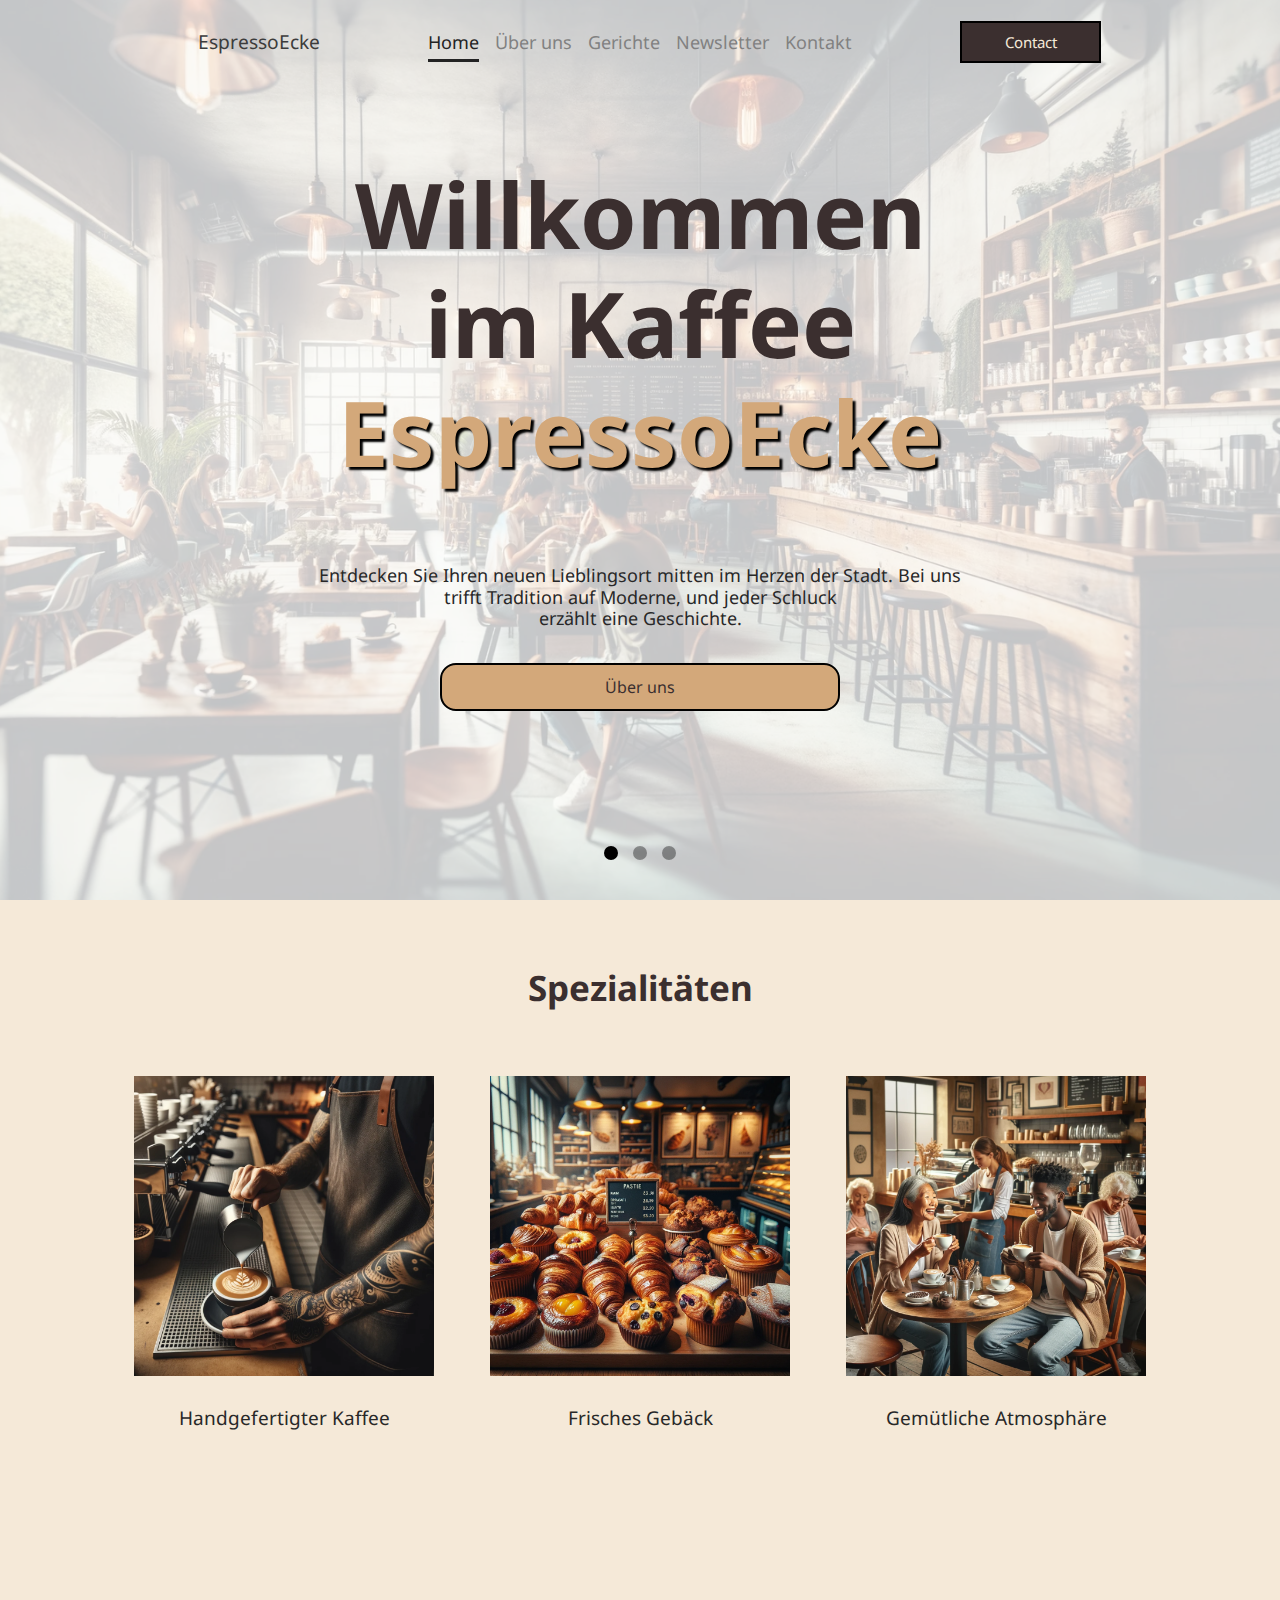
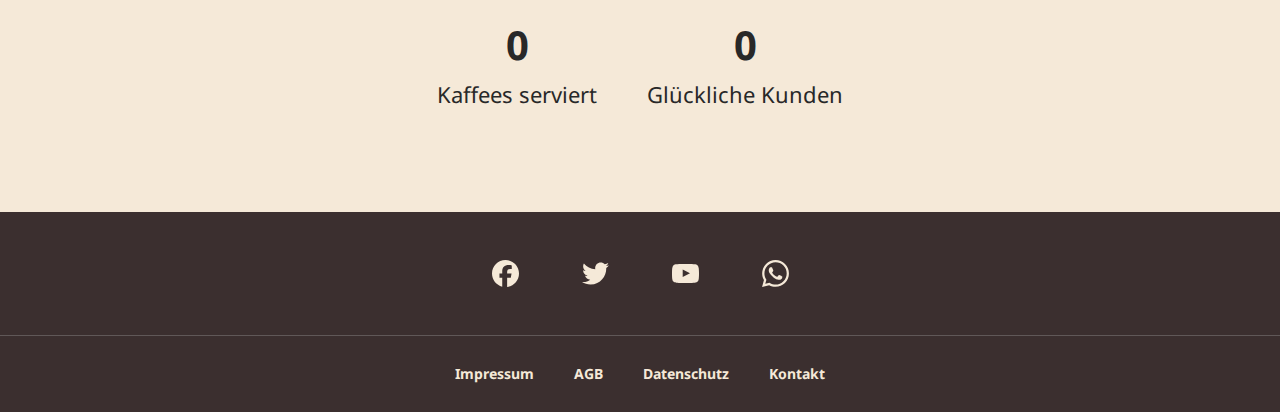
==== commit 81b22cf8: "Made the contact page responsive and made the header contact button work" ====
--- a/index.html
+++ b/index.html
@@ -41,7 +41,7 @@
           <a href="pages/kontakt/kontakt.html">Kontakt</a>
         </div>
       </div>
-      <button class="btn-kontakt">Contact</button>
+      <button class="btn-kontakt" onclick="window.location.href='pages/kontakt/kontakt.html'">Contact</button>
     </section>
 
     <section class="main-content">
--- a/styles.css
+++ b/styles.css
@@ -12,7 +12,30 @@
   z-index: 10;
 }
 
+.header-section > .btn-kontakt {
+  display: none;
+}
+.btn-kontakt:hover {
+  filter: brightness(82%);
+}
+
+.btn-kontakt {
+  border: black solid 2px;
+  height: 48px;
+  background-color: #3b2f2f;
+  color: #f5e9d8;
+  font-family: "Noto Sans", sans-serif;
+  font-size: 16px;
+  border-radius: 16px;
+  max-width: 400px;
+  width: 100%;
+  align-self: center;
+}
+
 @media (min-width: 1050px) {
+  .header-section > .btn-kontakt {
+    display: block !important;
+  }
   .hamburger {
     display: none;
   }
@@ -76,6 +99,14 @@
   .landing-page {
     padding: 0 300px !important;
   }
+  .socialmedia {
+    justify-content: center !important;
+    gap: 60px;
+  }
+  .bottomfoot {
+    justify-content: center !important;
+    gap: 40px !important;
+  }
 }
 
 html {
@@ -149,6 +180,9 @@
   line-height: 1.6;
   margin: 0;
   padding: 0;
+  min-height: 100vh;
+  display: flex;
+  flex-direction: column;
 }
 
 footer {
@@ -156,7 +190,7 @@
   height: 200px;
   display: flex;
   flex-direction: column;
-  margin-top: 100px;
+  margin-top: auto;
 }
 
 .socialmedia {
--- a/index.css
+++ b/index.css
@@ -64,7 +64,7 @@
 
   .spezialitaten {
     flex-direction: row !important;
-    padding: 0 5vw!;
+    padding: 0 5vw;
   }
   .sliderdots {
     padding-bottom: 40px !important;
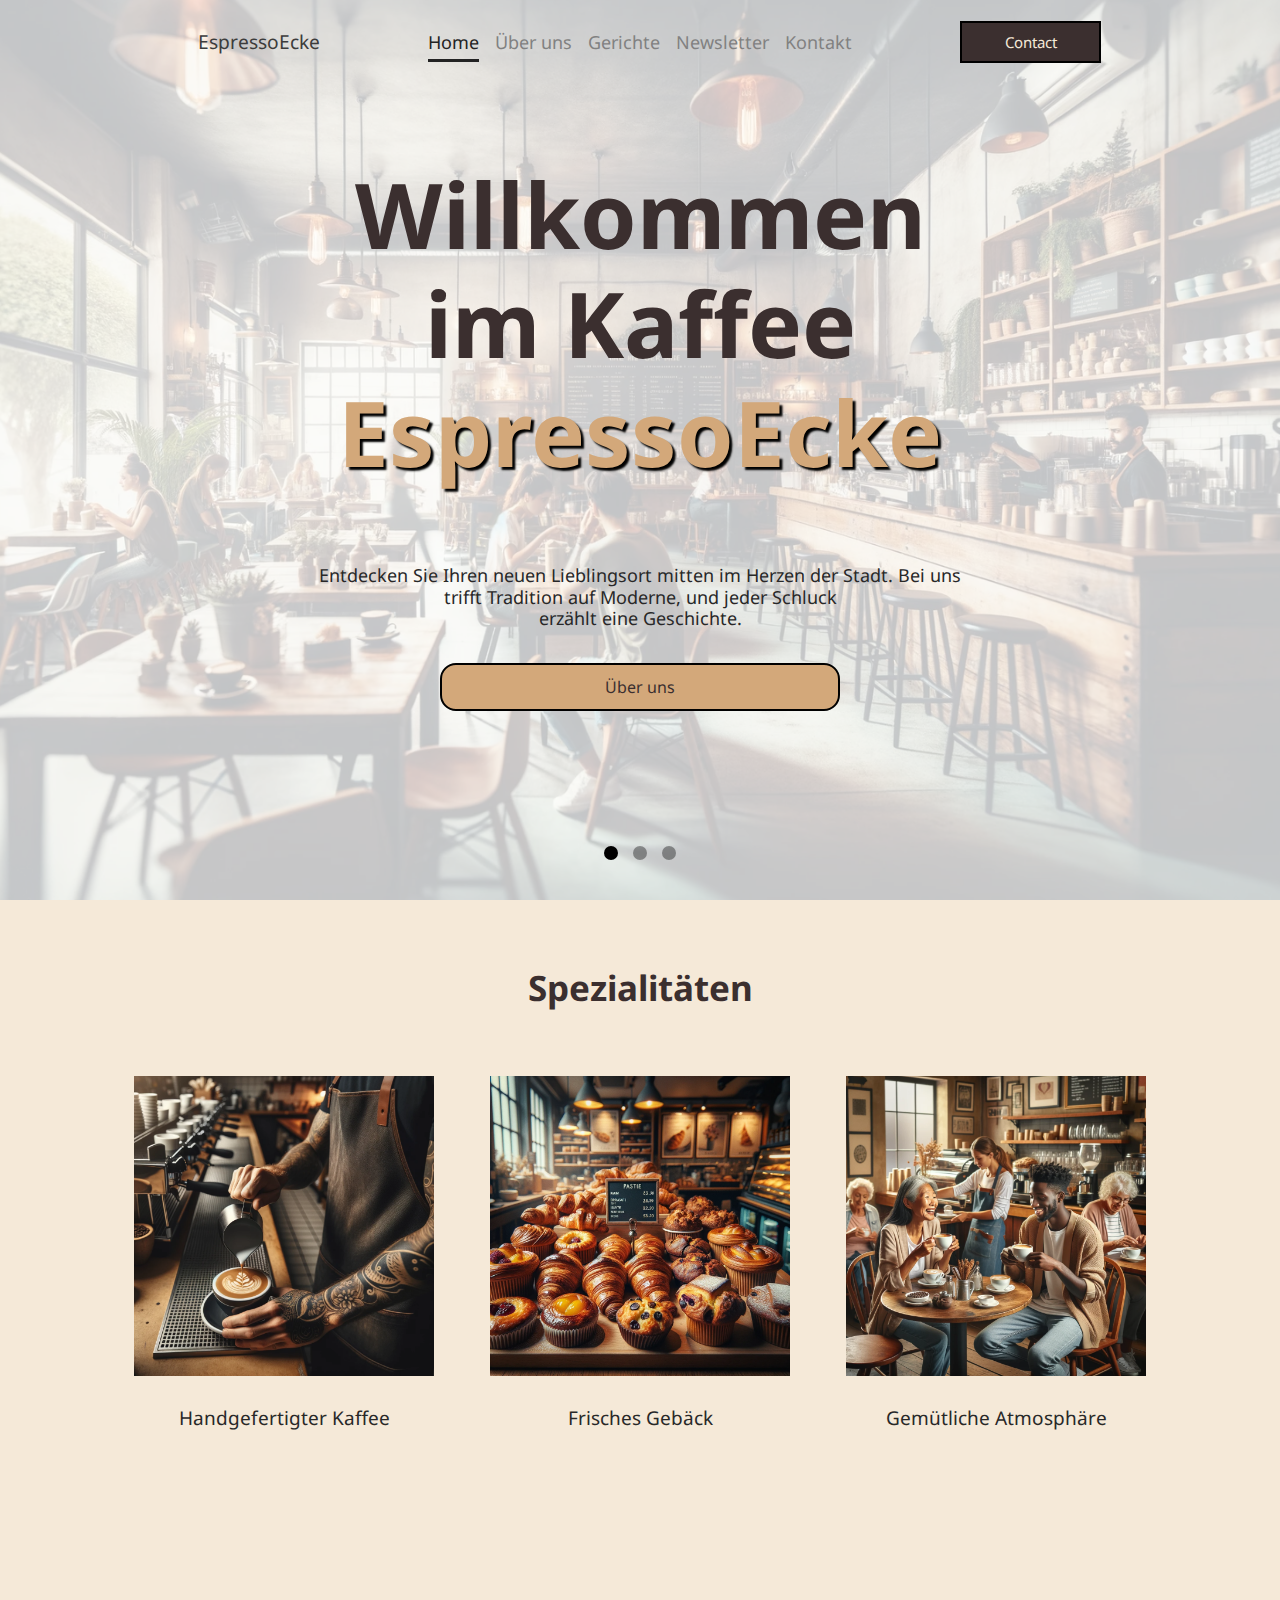
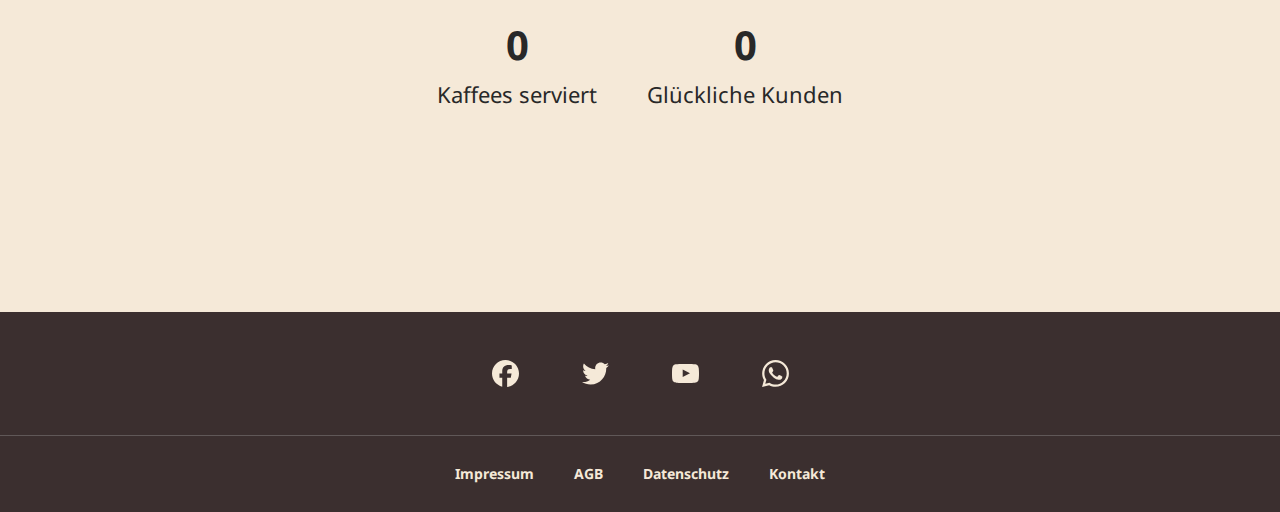
==== commit b63f703a: "Updated homepage images for mobile" ====
--- a/index.html
+++ b/index.html
@@ -4,7 +4,7 @@
     <meta charset="UTF-8" />
     <meta http-equiv="X-UA-Compatible" />
     <meta name="viewport" content="width=device-width, initial-scale=1.0" />
-    <title>Your Website Title</title>
+    <title>EspressoEcke</title>
     <link rel="stylesheet" href="styles.css" />
     <link rel="stylesheet" href="index.css" />
     <link rel="preconnect" href="https://fonts.googleapis.com" />
@@ -165,7 +165,7 @@
       var timeOutId;
       var lastScreenWidth = 0;
 
-      window.addEventListener("resize", function (event) {
+      window.addEventListener("resize", function () {
         if (lastScreenWidth < 1050 && screen.width >= 1050) {
           clearTimeout(timeOutId);
           currentImageId = 0;
@@ -180,9 +180,9 @@
           images[1] = "images/bg-image-wide2.png";
           images[2] = "images/bg-image-wide3.png";
         } else {
-          images[0] = "images/christina-rumpf-LMzwJDu6hTE-unsplash.jpg";
-          images[1] = "images/empreinte-02O1bXB_fgk-unsplash.jpg";
-          images[2] = "images/nathan-dumlao-wl5lJvJhkRM-unsplash.jpg";
+          images[0] = "images/homepage-bg-dalle1.png";
+          images[1] = "images/homepage-bg-dalle2.png";
+          images[2] = "images/homepage-bg-dalle3.png";
         }
 
         renderImage(images[currentImageId]);
--- a/styles.css
+++ b/styles.css
@@ -17,6 +17,10 @@
 }
 .btn-kontakt:hover {
   filter: brightness(82%);
+}
+
+.main-content {
+  padding-bottom: 100px;
 }
 
 .btn-kontakt {
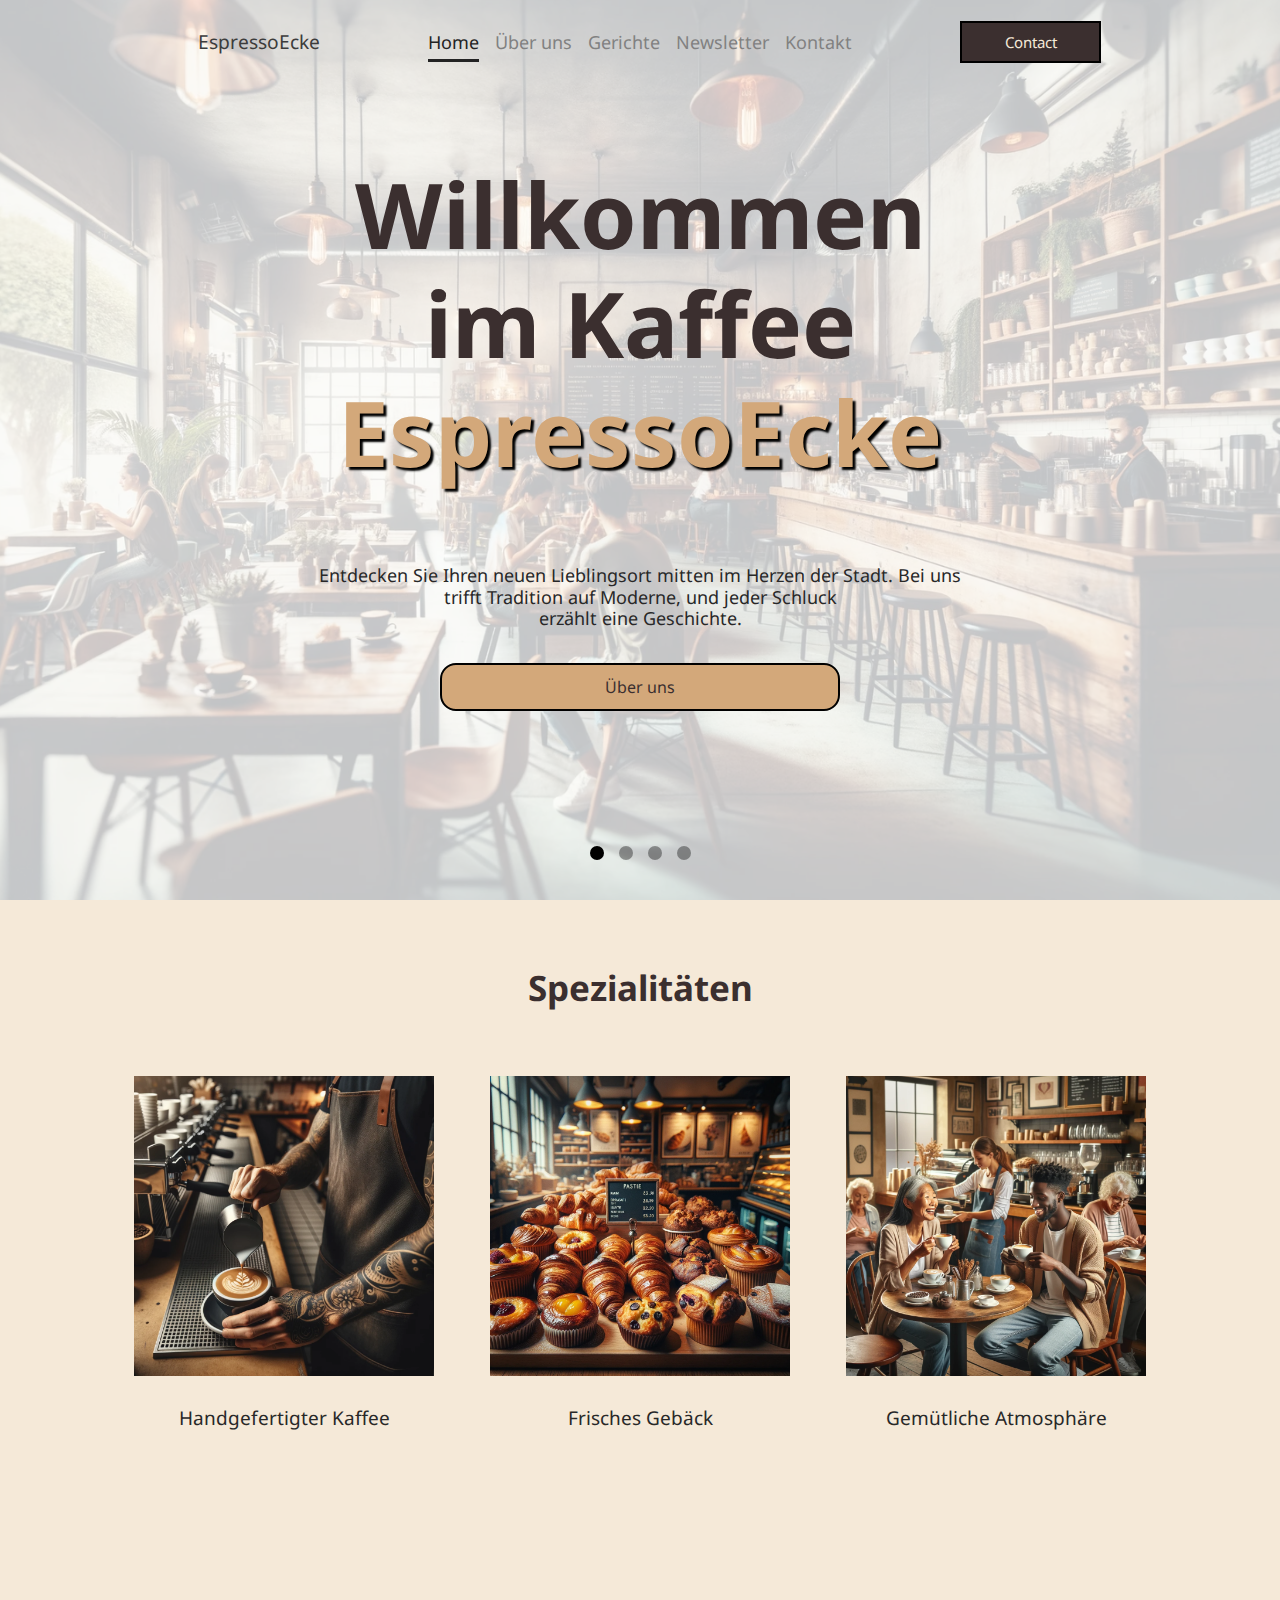
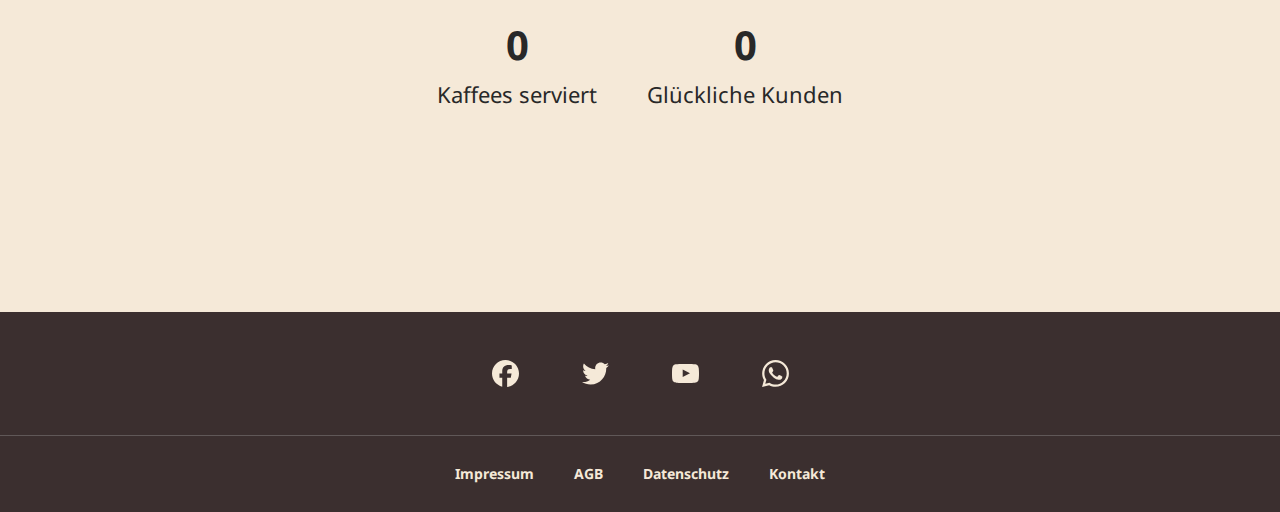
==== commit 921a90bb: "Added one more image to the homepage image slideshow because in the kompetenzraster is written that " ====
--- a/index.html
+++ b/index.html
@@ -88,6 +88,11 @@
             id="circle2"
             onclick="clearTimeout(timeOutId); currentImageId=2;  changePicture()"
           ></div>
+          <div
+            class="circle"
+            id="circle3"
+            onclick="clearTimeout(timeOutId); currentImageId=3;  changePicture()"
+          ></div>
         </div>
       </article>
       <h2 style="text-align: center">Spezialitäten</h2>
@@ -179,10 +184,12 @@
           images[0] = "images/bg-image-wide1.png";
           images[1] = "images/bg-image-wide2.png";
           images[2] = "images/bg-image-wide3.png";
+          images[3] = "images/homepage-bg-wide-dalle4.png";
         } else {
           images[0] = "images/homepage-bg-dalle1.png";
           images[1] = "images/homepage-bg-dalle2.png";
           images[2] = "images/homepage-bg-dalle3.png";
+          images[3] = "images/homepage-bg-dalle4.png";
         }
 
         renderImage(images[currentImageId]);
@@ -199,7 +206,7 @@
               "url(" + img.src + ")";
             document.getElementById("slideshoww").style.opacity = "1";
 
-            for (i = 0; i < 3; i++) {
+            for (i = 0; i < images.length; i++) {
               document.getElementById("circle" + i).style.backgroundColor =
                 "rgba(0,0,0,0.37)";
             }
